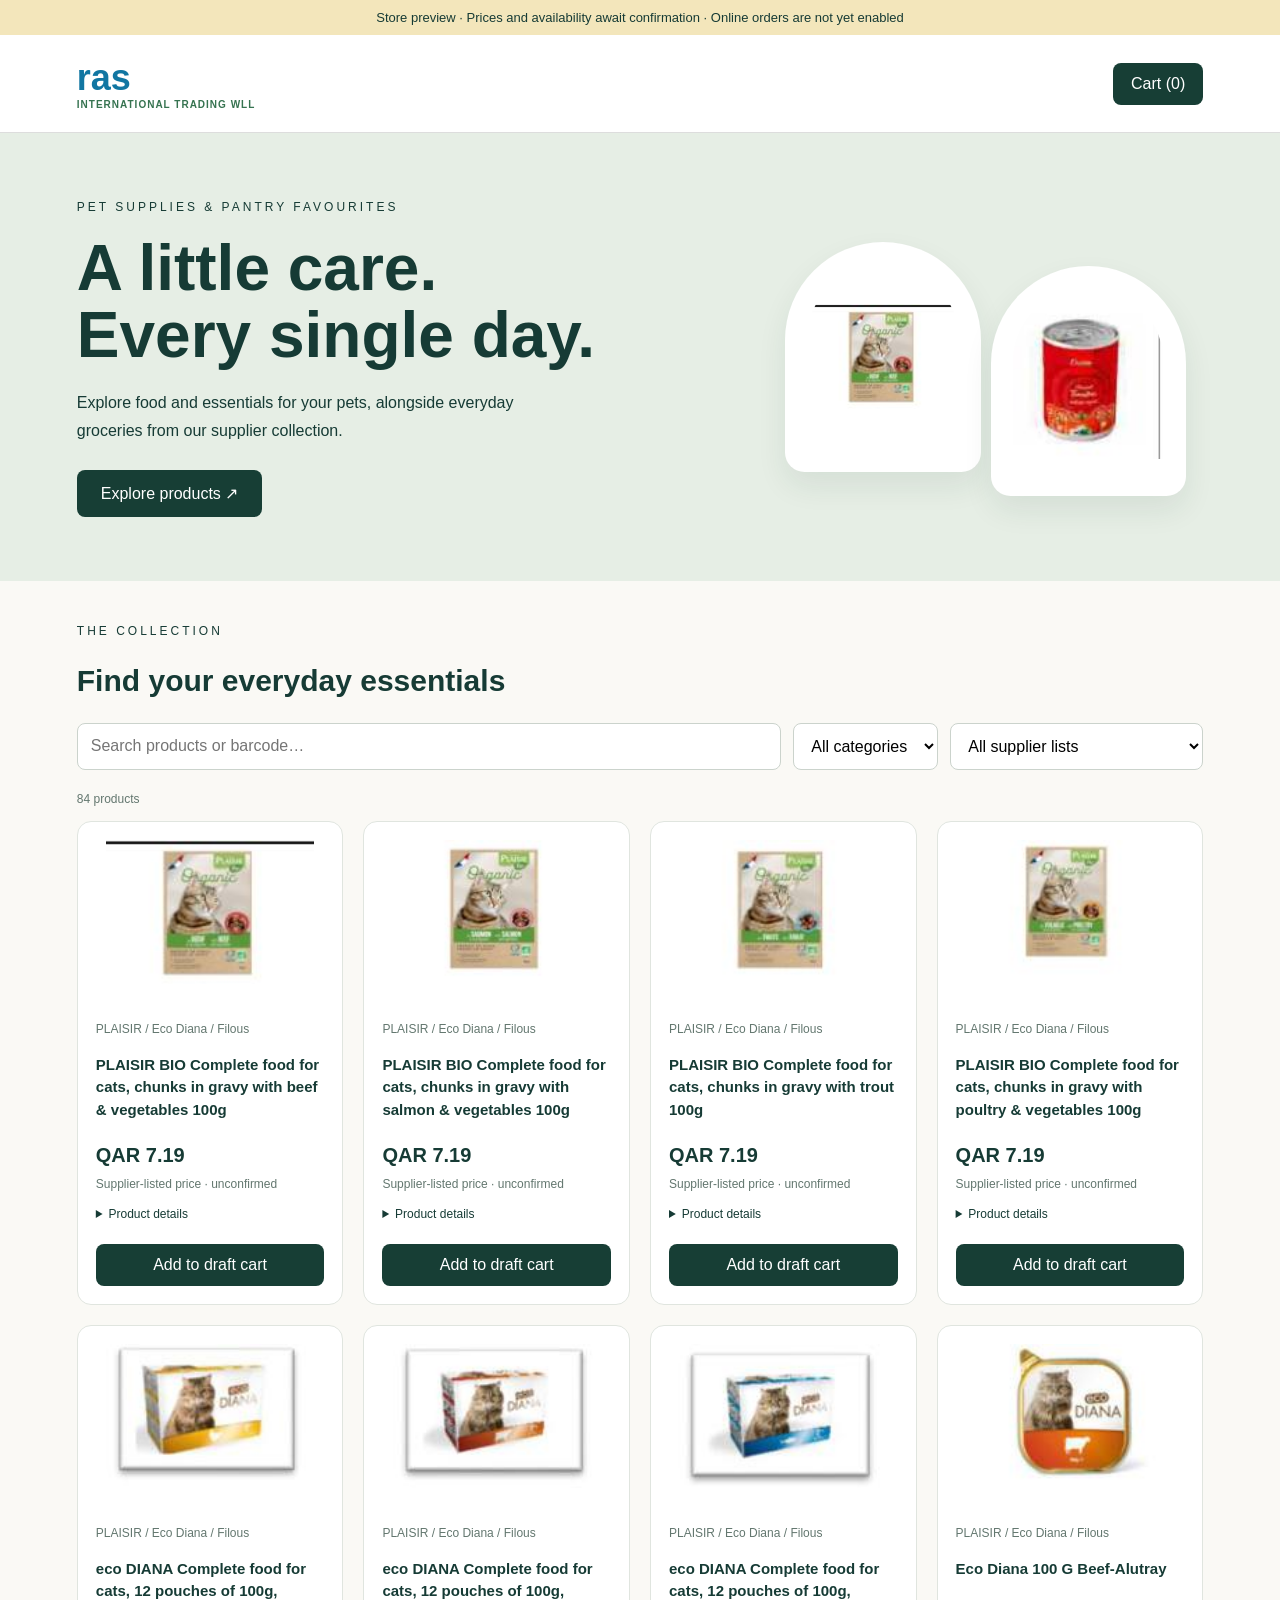
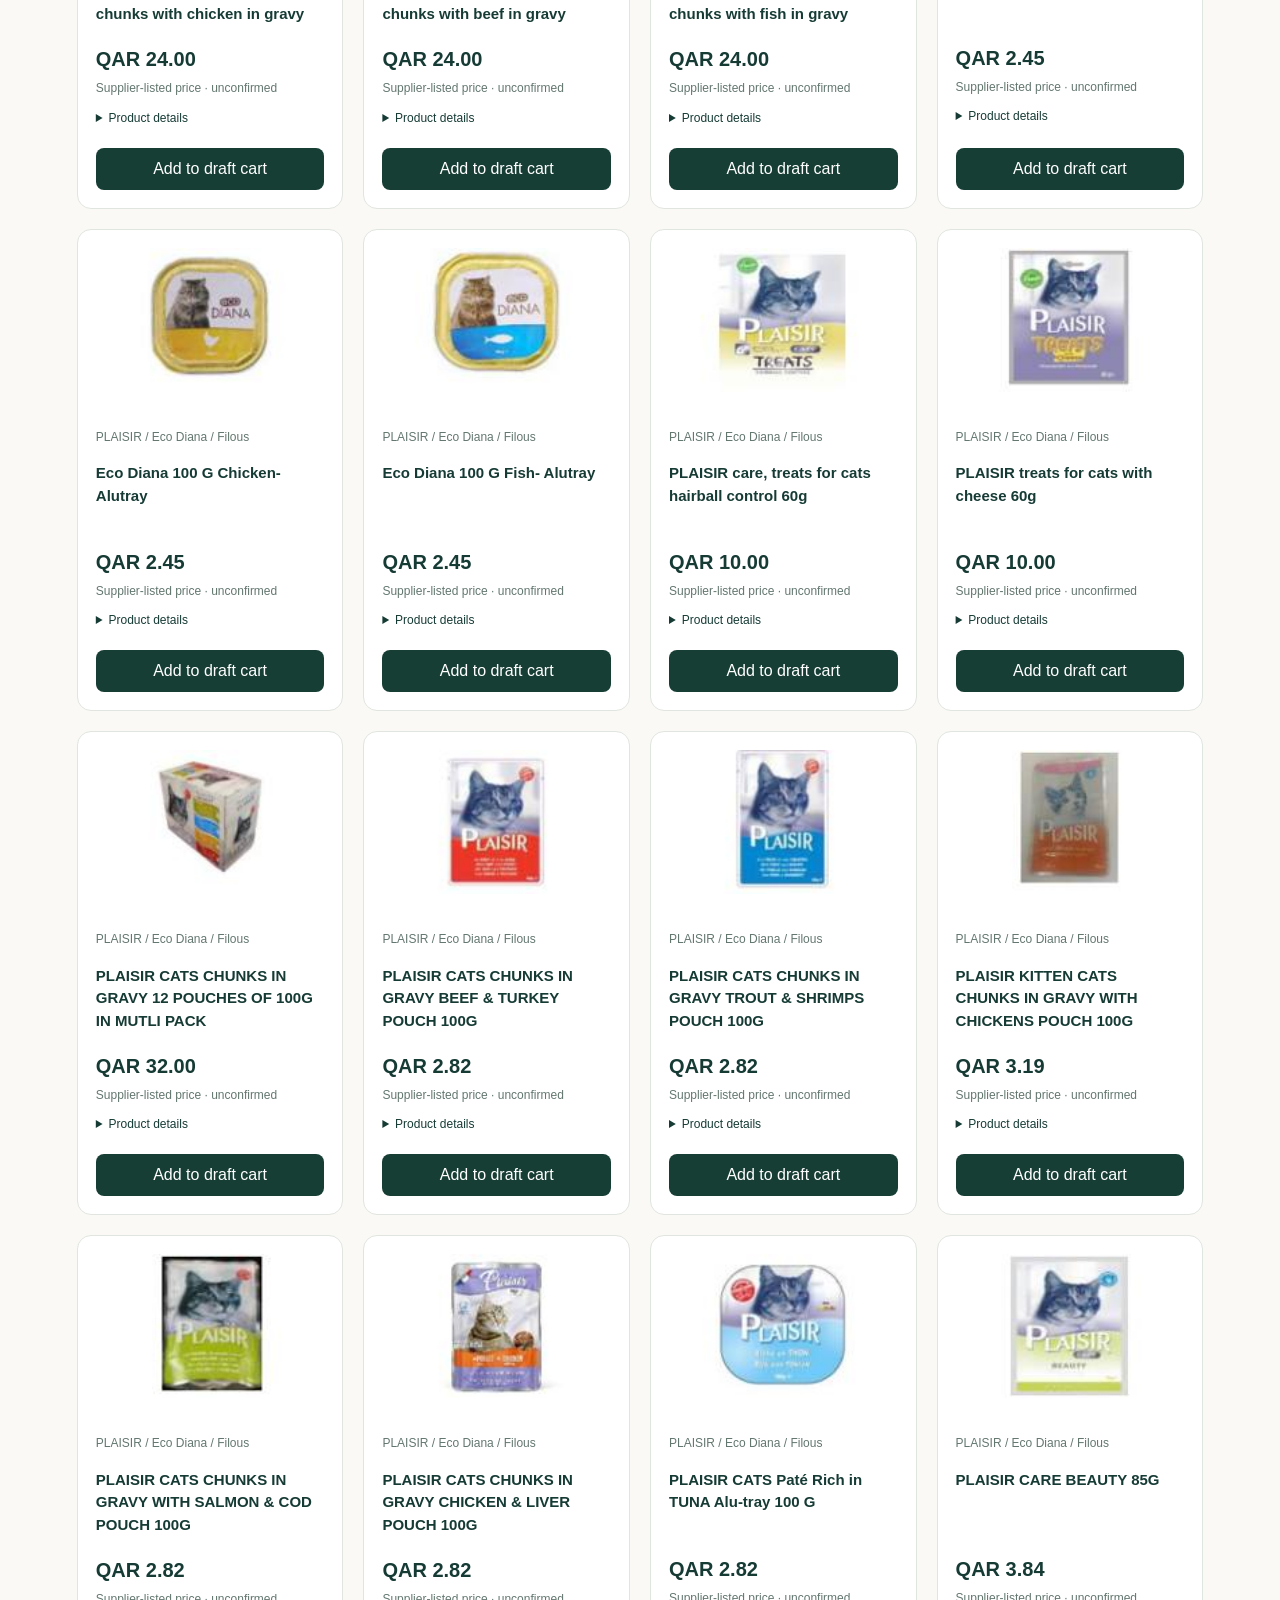
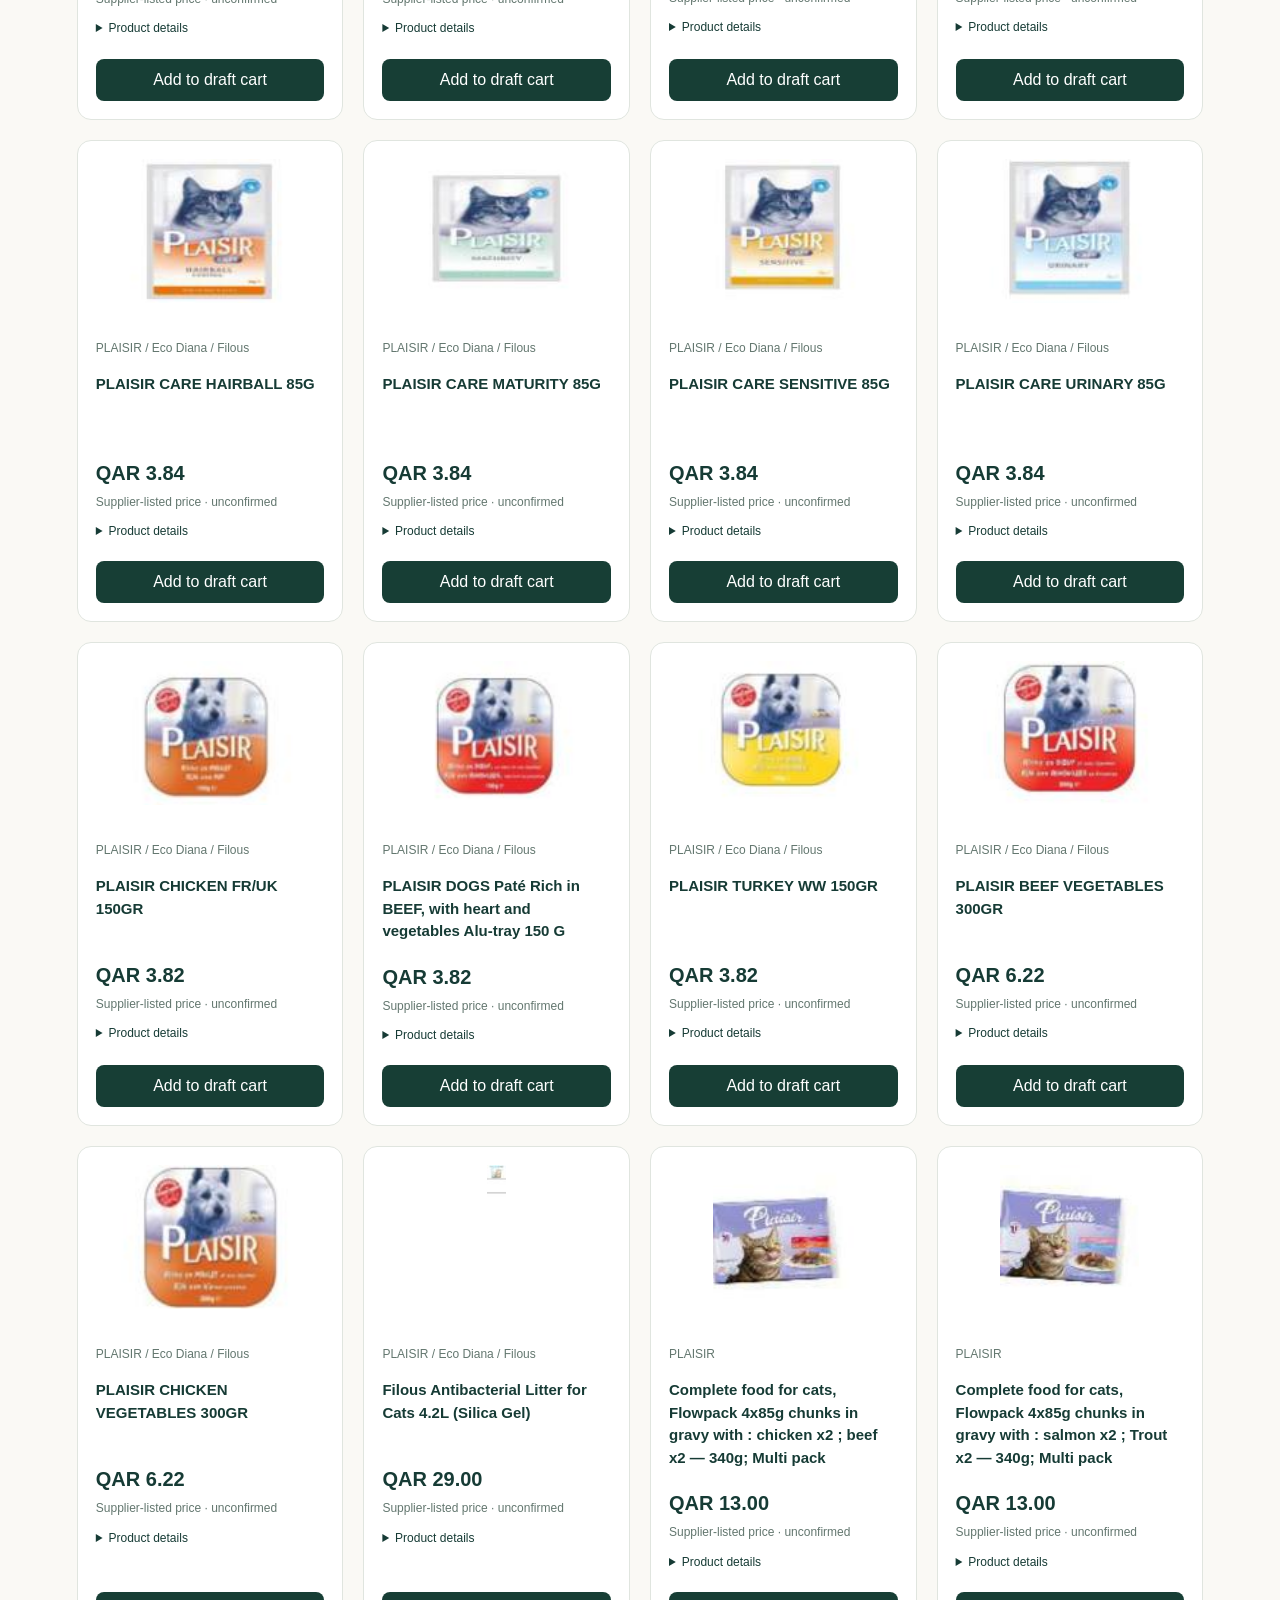
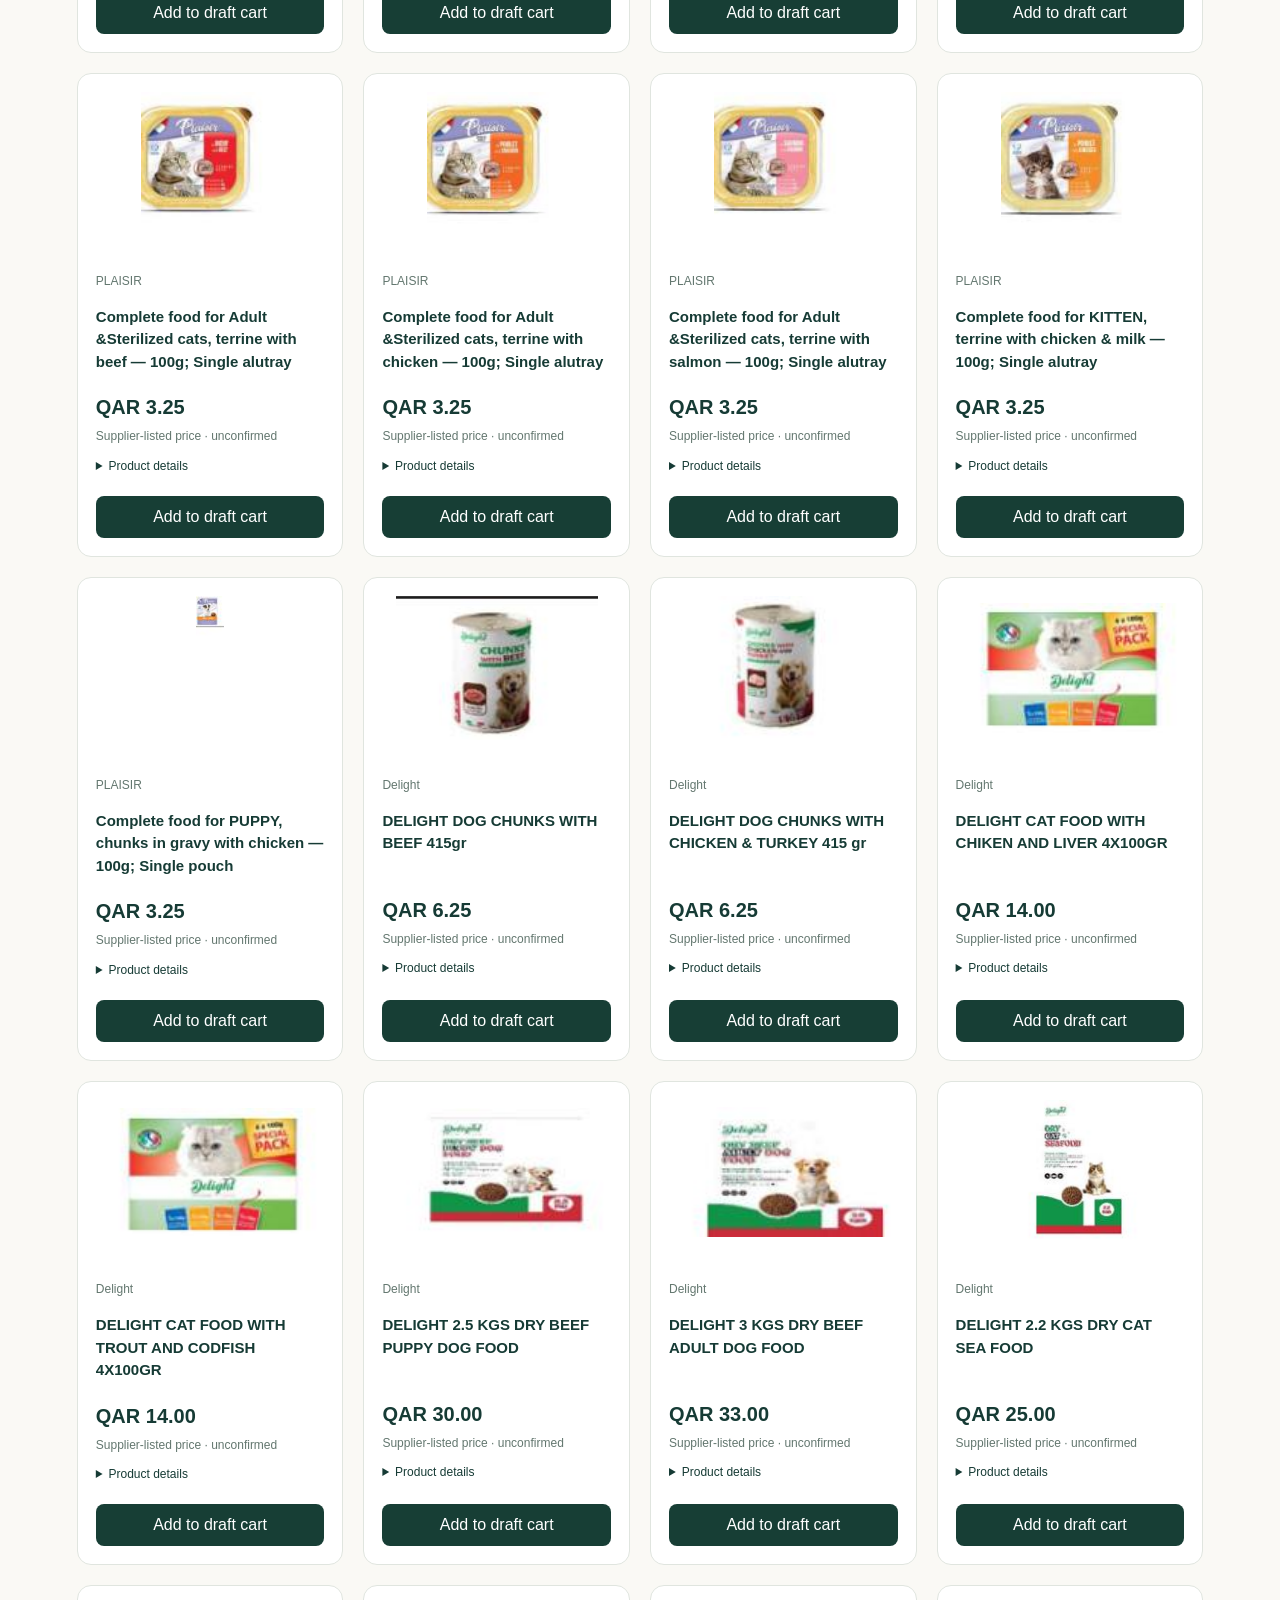
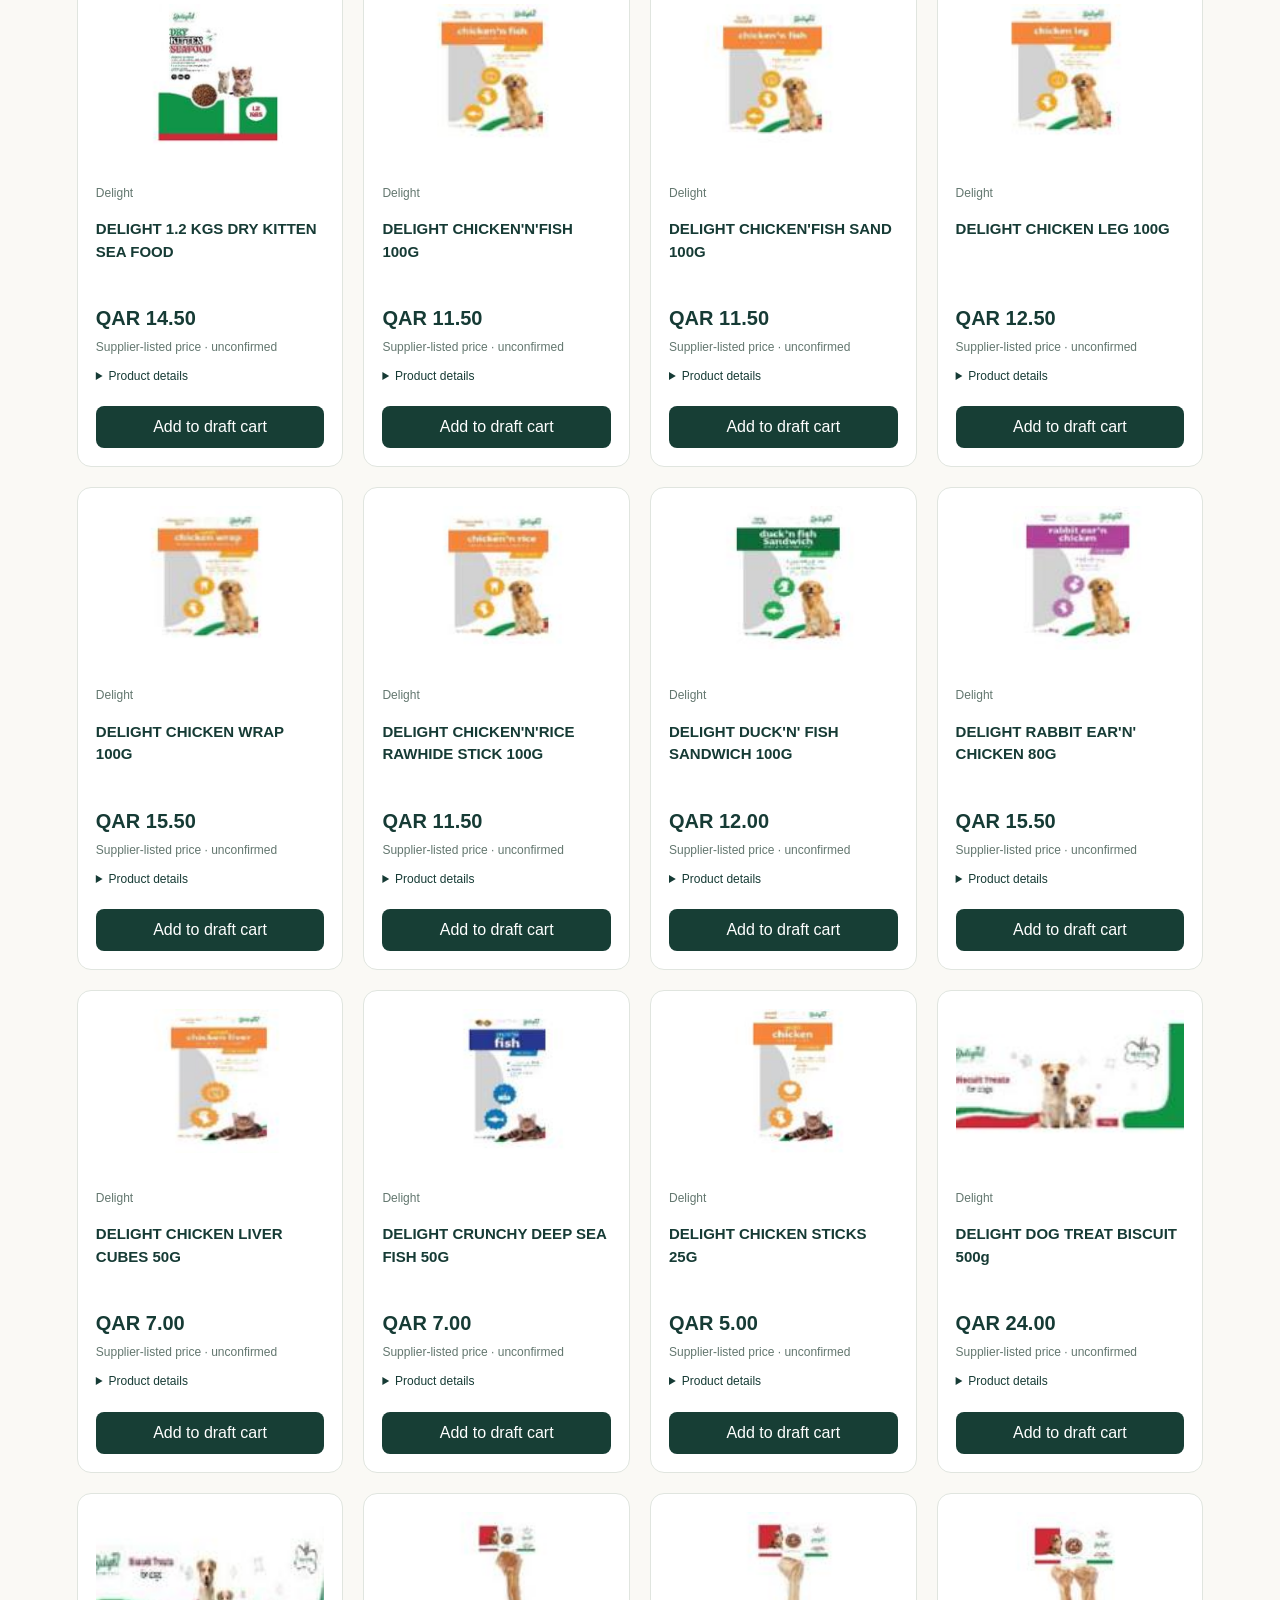
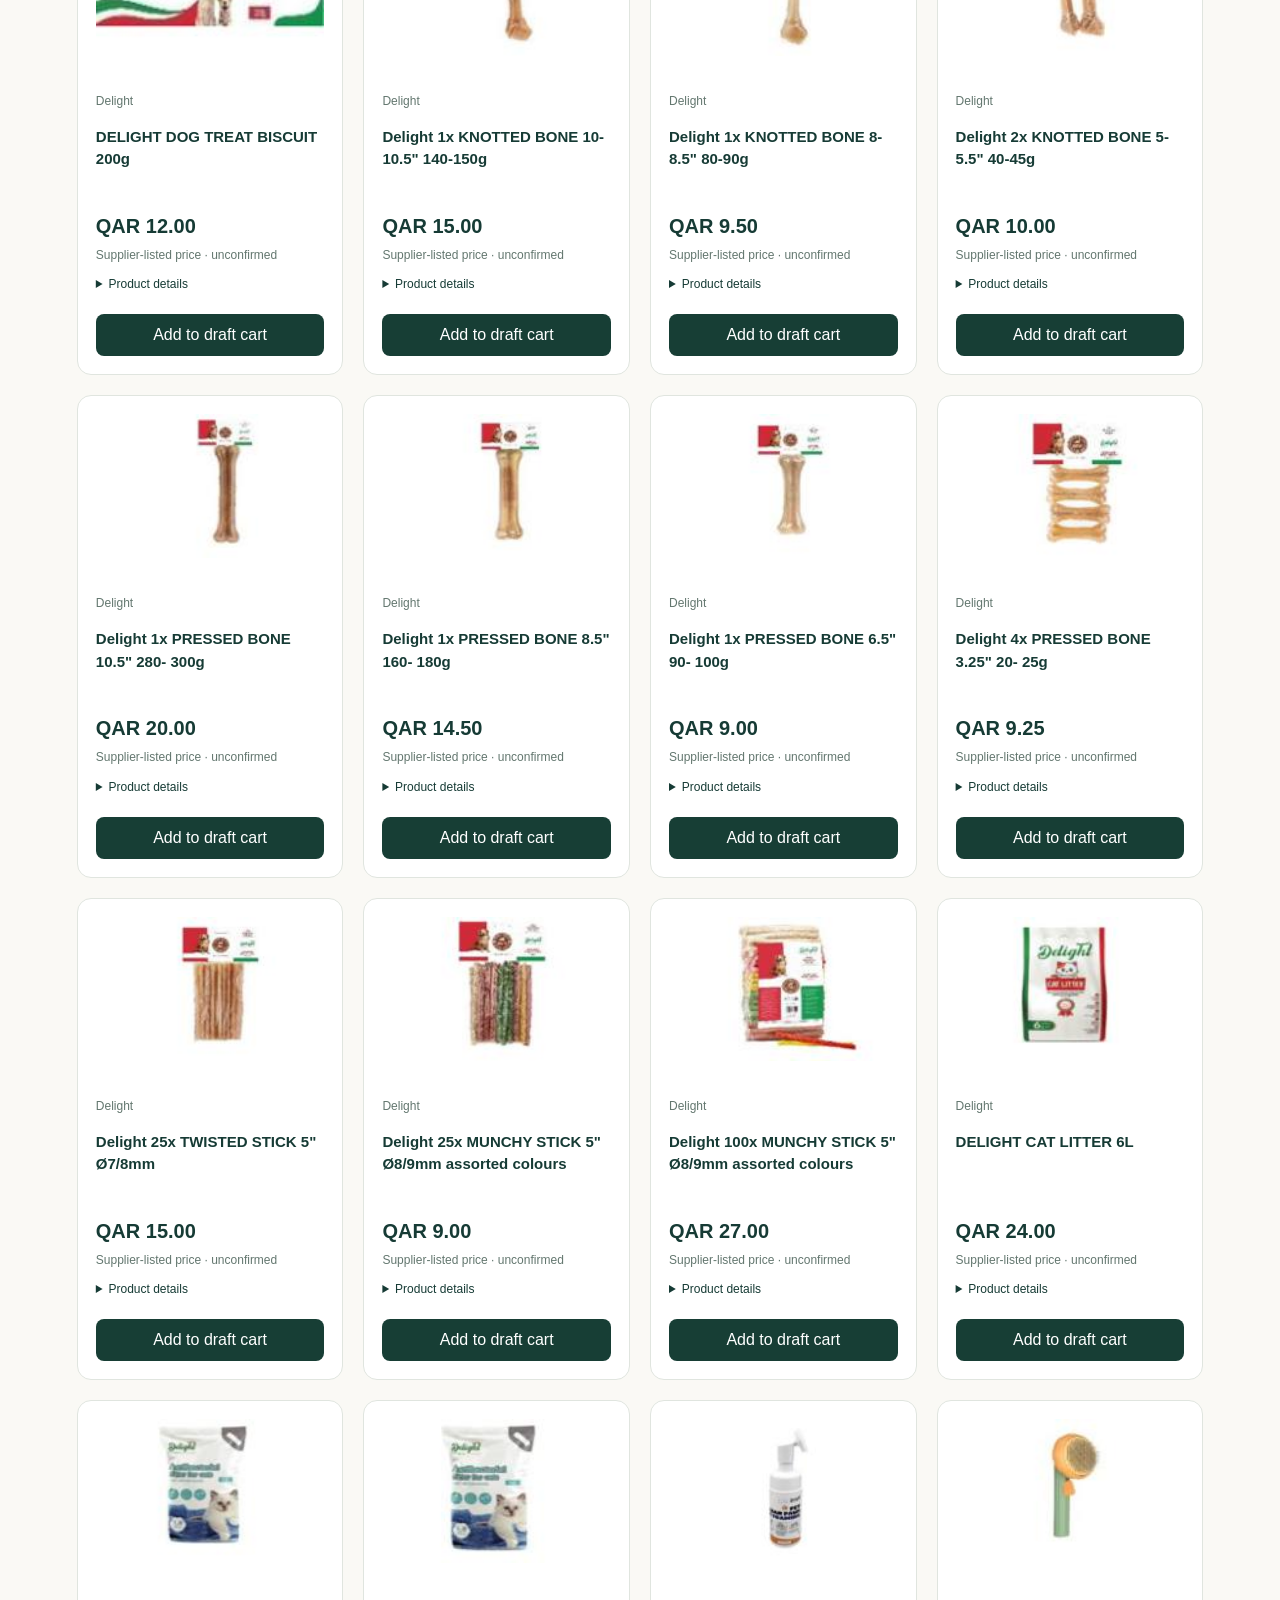
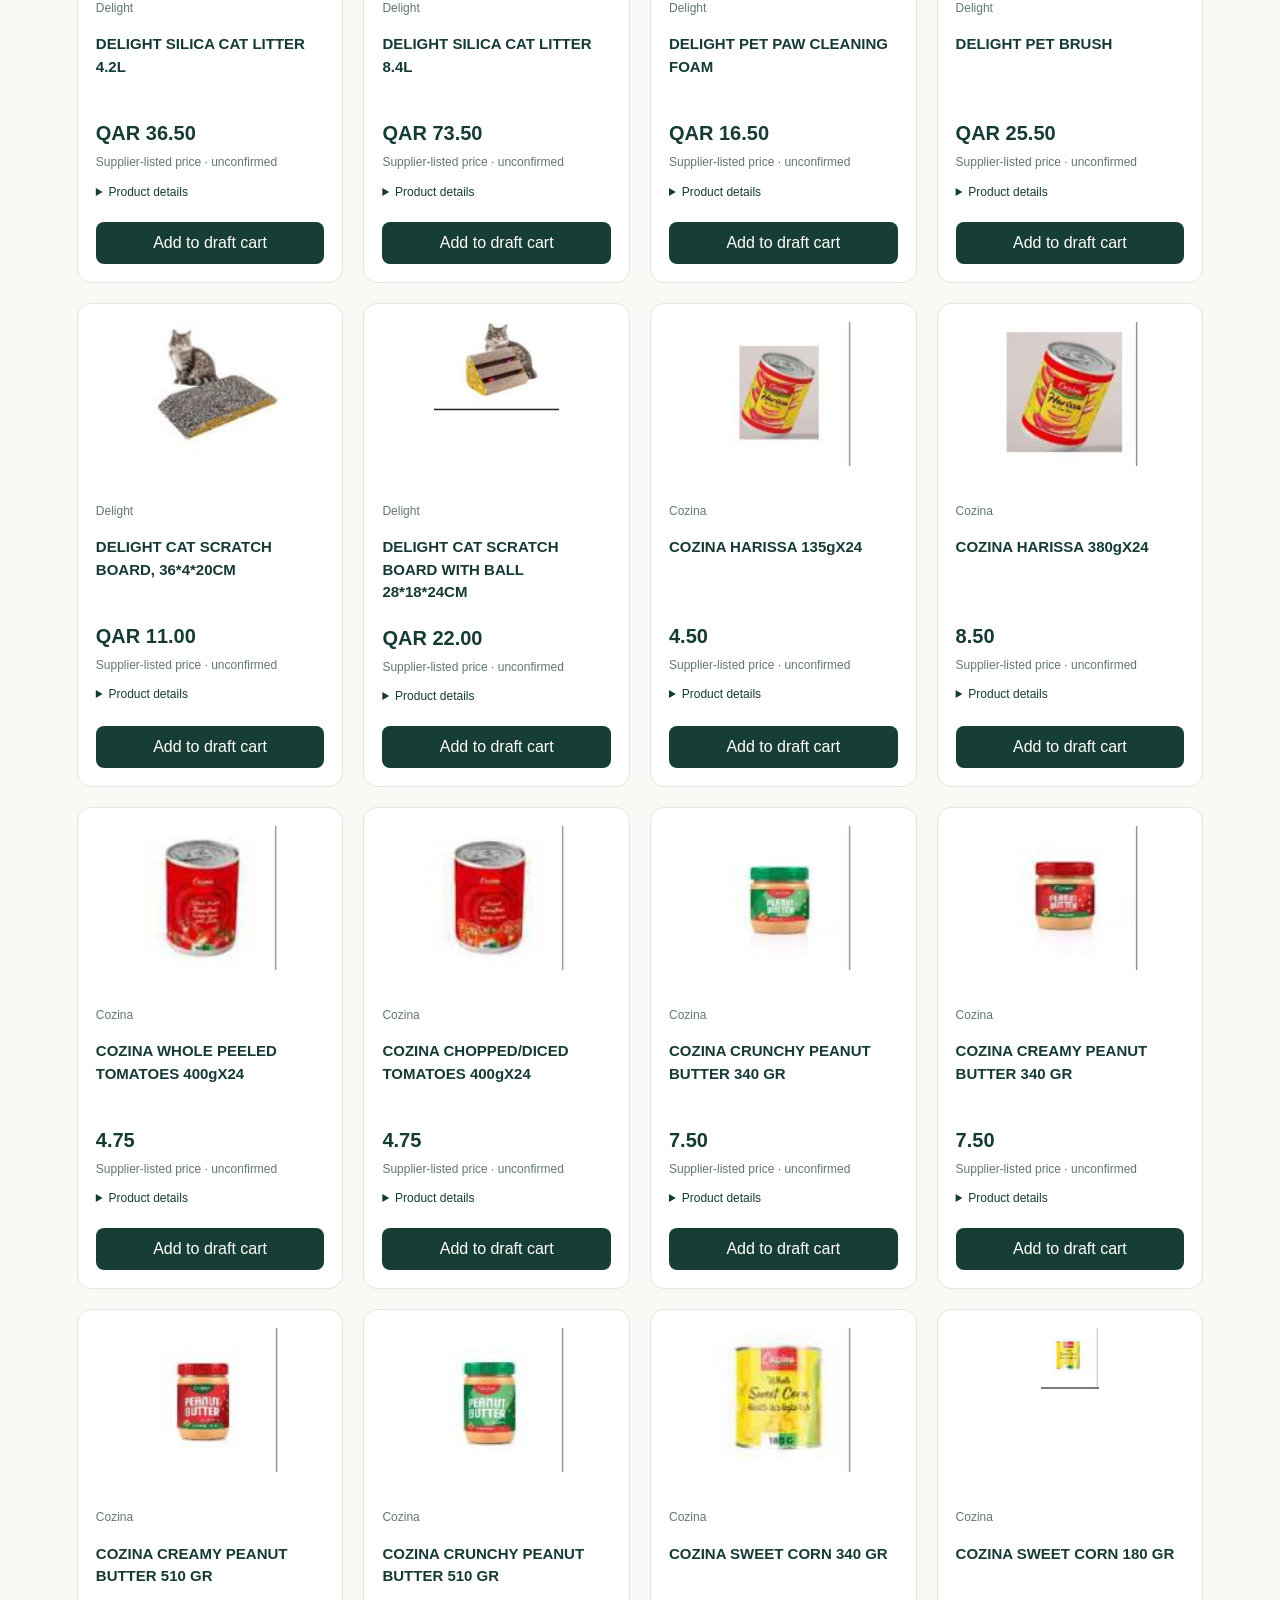
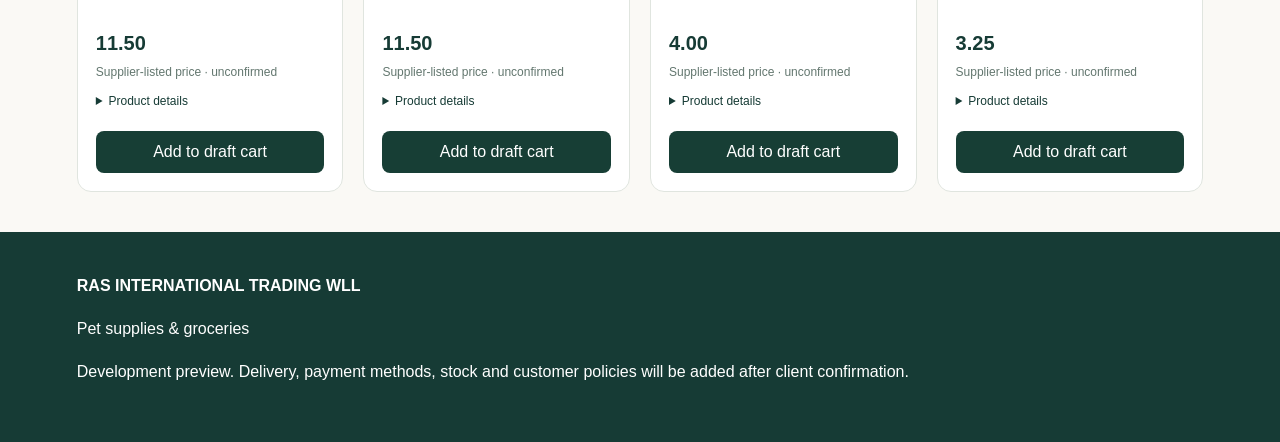
==== index.html @ ee3e5dc4 "Add initial RAS storefront preview with 84 products and draft cart" ====
<!doctype html><html lang="en"><head><meta charset="utf-8"><meta name="viewport" content="width=device-width, initial-scale=1"><title>RAS — Everyday essentials for your pets & pantry</title><style>
*{box-sizing:border-box}body{margin:0;color:#163b35;background:#faf9f5;font-family:Arial,sans-serif}button,input,select{font:inherit}button{cursor:pointer}header{padding:22px 6%;display:flex;justify-content:space-between;align-items:center;background:white;border-bottom:1px solid #ddd}.logo{font-size:36px;font-weight:900;color:#1176a2}.logo small{display:block;font-size:10px;letter-spacing:1px;color:#367350}button{border:0;border-radius:8px;padding:12px 18px;background:#173e35;color:white}.preview{text-align:center;background:#f3e6bb;padding:10px;font-size:13px}.hero{padding:64px 6%;background:#e6eee5;display:grid;grid-template-columns:1.5fr 1fr;gap:40px;align-items:center}.eyebrow{font-size:12px;letter-spacing:3px;text-transform:uppercase}h1{font-size:clamp(34px,5vw,64px);line-height:1.05;max-width:750px;margin:20px 0}.hero p{line-height:1.7;max-width:500px}.hero-art{display:flex;align-items:center;justify-content:center;gap:10px}.hero-art img{width:45%;height:230px;object-fit:contain;background:white;border-radius:100px 100px 20px 20px;padding:22px;box-shadow:0 14px 30px #163b3515}.hero-art img:last-child{transform:translateY(24px)}a{color:inherit}.cta{display:inline-block;background:#173e35;color:white;text-decoration:none;padding:14px 24px;border-radius:8px;margin-top:10px}.shop{padding:40px 6%}.shop h2{font-size:30px}.filters{display:flex;flex-wrap:wrap;gap:12px;margin:20px 0}input,select{padding:13px;border:1px solid #cbd3cc;border-radius:8px;background:white}input{flex:1;min-width:180px}.grid{display:grid;grid-template-columns:repeat(auto-fill,minmax(220px,1fr));gap:20px}.card{background:white;border:1px solid #e0e5df;border-radius:14px;overflow:hidden;display:flex;flex-direction:column}.card img{width:100%;height:180px;object-fit:contain;padding:18px}.card .info{padding:18px;display:flex;flex-direction:column;flex:1}.card h3{font-size:15px;line-height:1.5;min-height:66px}.muted{font-size:12px;color:#63776f;line-height:1.6}.price{font-size:20px;font-weight:bold;margin:8px 0}.card button{margin-top:auto;width:100%}details{font-size:12px;margin:10px 0 20px;line-height:1.6}footer{background:#163b35;color:white;padding:40px 6%;line-height:1.7}dialog{border:0;border-radius:16px;width:min(560px,94vw);max-height:85vh;padding:28px}dialog::backdrop{background:#0007}.cartrow{border-bottom:1px solid #ddd;padding:16px 0}.controls{display:flex;align-items:center;gap:15px;margin-top:10px}.controls button{padding:6px 12px}.close{float:right}.note{background:#fff2d8;padding:14px;border-radius:8px;line-height:1.6;font-size:13px}#status{position:fixed;bottom:20px;left:50%;transform:translateX(-50%);background:#163b35;color:white;padding:12px 20px;border-radius:8px}#status:empty{display:none}@media(max-width:650px){.hero{grid-template-columns:1fr;padding-top:35px}.hero-art{display:none}.grid{grid-template-columns:repeat(2,minmax(0,1fr));gap:10px}.card .info{padding:12px}.card img{height:135px}.card h3{font-size:13px}.shop{padding:25px 4%}.price{font-size:17px}}
</style></head><body><div class="preview">Store preview · Prices and availability await confirmation · Online orders are not yet enabled</div><header><div class="logo">ras<small>INTERNATIONAL TRADING WLL</small></div><button id="openCart">Cart (<span id="cartCount">0</span>)</button></header><section class="hero"><div><span class="eyebrow">Pet supplies & pantry favourites</span><h1>A little care.<br>Every single day.</h1><p>Explore food and essentials for your pets, alongside everyday groceries from our supplier collection.</p><a class="cta" href="#shop">Explore products ↗</a></div><div class="hero-art" id="heroArt"></div></section><main class="shop" id="shop"><span class="eyebrow">The collection</span><h2>Find your everyday essentials</h2><div class="filters"><input id="search" type="search" aria-label="Search products" placeholder="Search products or barcode…"><select id="category" aria-label="Category"><option value="">All categories</option><option>Pet supplies</option><option>Groceries</option></select><select id="brand" aria-label="Supplier list"><option value="">All supplier lists</option><option>PLAISIR / Eco Diana / Filous</option><option>PLAISIR</option><option>Delight</option><option>Cozina</option></select></div><p id="results" class="muted" aria-live="polite"></p><div class="grid" id="grid"></div></main><footer><strong>RAS INTERNATIONAL TRADING WLL</strong><p>Pet supplies & groceries</p><p>Development preview. Delivery, payment methods, stock and customer policies will be added after client confirmation.</p></footer><dialog id="cartDialog" aria-labelledby="cartTitle"><button class="close" id="closeCart" aria-label="Close cart">✕</button><h2 id="cartTitle">Your draft cart</h2><div id="cartItems"></div><p class="note">Items are saved on this device only. Selling units and final prices need confirmation, so no payment or order is taken in this preview.</p><button id="clearCart">Clear cart</button></dialog><div id="status" role="status"></div><script>
const products=[{"ref": "06320", "name": "PLAISIR BIO Complete food for cats, chunks in gravy with beef & vegetables 100g", "price": "QAR 7.19", "box": "QAR 158.00", "carton": "22", "barcode": "3428460063200", "brand": "PLAISIR / Eco Diana / Filous", "source": "PLAISIR CAT FOOD (1).pdf", "page": 1, "img": "[data-uri]", "category": "Pet supplies"}, {"ref": "06321", "name": "PLAISIR BIO Complete food for cats, chunks in gravy with salmon & vegetables 100g", "price": "QAR 7.19", "box": "QAR 158.00", "carton": "22", "barcode": "3428460063217", "brand": "PLAISIR / Eco Diana / Filous", "source": "PLAISIR CAT FOOD (1).pdf", "page": 1, "img": "[data-uri]", "category": "Pet supplies"}, {"ref": "06322", "name": "PLAISIR BIO Complete food for cats, chunks in gravy with trout 100g", "price": "QAR 7.19", "box": "QAR 158.00", "carton": "22", "barcode": "3428460063224", "brand": "PLAISIR / Eco Diana / Filous", "source": "PLAISIR CAT FOOD (1).pdf", "page": 1, "img": "[data-uri]", "category": "Pet supplies"}, {"ref": "06323", "name": "PLAISIR BIO Complete food for cats, chunks in gravy with poultry & vegetables 100g", "price": "QAR 7.19", "box": "QAR 158.00", "carton": "22", "barcode": "3428460063231", "brand": "PLAISIR / Eco Diana / Filous", "source": "PLAISIR CAT FOOD (1).pdf", "page": 1, "img": "[data-uri]", "category": "Pet supplies"}, {"ref": "05399", "name": "eco DIANA Complete food for cats, 12 pouches of 100g, chunks with chicken in gravy", "price": "QAR 24.00", "box": "QAR 24.00", "carton": "12", "barcode": "3428460050545", "brand": "PLAISIR / Eco Diana / Filous", "source": "PLAISIR CAT FOOD (1).pdf", "page": 1, "img": "[data-uri]", "category": "Pet supplies"}, {"ref": "05400", "name": "eco DIANA Complete food for cats, 12 pouches of 100g, chunks with beef in gravy", "price": "QAR 24.00", "box": "QAR 24.00", "carton": "12", "barcode": "3428460054000", "brand": "PLAISIR / Eco Diana / Filous", "source": "PLAISIR CAT FOOD (1).pdf", "page": 1, "img": "[data-uri]", "category": "Pet supplies"}, {"ref": "05401", "name": "eco DIANA Complete food for cats, 12 pouches of 100g, chunks with fish in gravy", "price": "QAR 24.00", "box": "QAR 24.00", "carton": "12", "barcode": "3428460054017", "brand": "PLAISIR / Eco Diana / Filous", "source": "PLAISIR CAT FOOD (1).pdf", "page": 1, "img": "[data-uri]", "category": "Pet supplies"}, {"ref": "6897", "name": "Eco Diana 100 G Beef-Alutray", "price": "QAR 2.45", "box": "QAR 39.00", "carton": "16", "barcode": "3428460025376", "brand": "PLAISIR / Eco Diana / Filous", "source": "PLAISIR CAT FOOD (1).pdf", "page": 1, "img": "[data-uri]", "category": "Pet supplies"}, {"ref": "7516", "name": "Eco Diana 100 G Chicken-Alutray", "price": "QAR 2.45", "box": "QAR 39.00", "carton": "16", "barcode": "3428460025383", "brand": "PLAISIR / Eco Diana / Filous", "source": "PLAISIR CAT FOOD (1).pdf", "page": 1, "img": "[data-uri]", "category": "Pet supplies"}, {"ref": "6881", "name": "Eco Diana 100 G Fish- Alutray", "price": "QAR 2.45", "box": "QAR 39.00", "carton": "16", "barcode": "3428460025390", "brand": "PLAISIR / Eco Diana / Filous", "source": "PLAISIR CAT FOOD (1).pdf", "page": 1, "img": "[data-uri]", "category": "Pet supplies"}, {"ref": "05334", "name": "PLAISIR care, treats for cats hairball control 60g", "price": "QAR 10.00", "box": "QAR 180.00", "carton": "18", "barcode": "3428460049617", "brand": "PLAISIR / Eco Diana / Filous", "source": "PLAISIR CAT FOOD (1).pdf", "page": 1, "img": "[data-uri]", "category": "Pet supplies"}, {"ref": "05335", "name": "PLAISIR treats for cats with cheese 60g", "price": "QAR 10.00", "box": "QAR 180.00", "carton": "18", "barcode": "3428460060025", "brand": "PLAISIR / Eco Diana / Filous", "source": "PLAISIR CAT FOOD (1).pdf", "page": 1, "img": "[data-uri]", "category": "Pet supplies"}, {"ref": "05265", "name": "PLAISIR CATS CHUNKS IN GRAVY 12 POUCHES OF 100G IN MUTLI PACK", "price": "QAR 32.00", "box": "QAR 32.00", "carton": "12", "barcode": "3428460051283", "brand": "PLAISIR / Eco Diana / Filous", "source": "PLAISIR CAT FOOD (1).pdf", "page": 1, "img": "[data-uri]", "category": "Pet supplies"}, {"ref": "05093", "name": "PLAISIR CATS CHUNKS IN GRAVY BEEF & TURKEY POUCH 100G", "price": "QAR 2.82", "box": "QAR 62.00", "carton": "22", "barcode": "3428460002407", "brand": "PLAISIR / Eco Diana / Filous", "source": "PLAISIR CAT FOOD (1).pdf", "page": 2, "img": "[data-uri]", "category": "Pet supplies"}, {"ref": "05097", "name": "PLAISIR CATS CHUNKS IN GRAVY TROUT & SHRIMPS POUCH 100G", "price": "QAR 2.82", "box": "QAR 62.00", "carton": "22", "barcode": "3428460002421", "brand": "PLAISIR / Eco Diana / Filous", "source": "PLAISIR CAT FOOD (1).pdf", "page": 2, "img": "[data-uri]", "category": "Pet supplies"}, {"ref": "05099", "name": "PLAISIR KITTEN CATS CHUNKS IN GRAVY WITH CHICKENS POUCH 100G", "price": "QAR 3.19", "box": "QAR 70.00", "carton": "22", "barcode": "3428460048597", "brand": "PLAISIR / Eco Diana / Filous", "source": "PLAISIR CAT FOOD (1).pdf", "page": 2, "img": "[data-uri]", "category": "Pet supplies"}, {"ref": "05161", "name": "PLAISIR CATS CHUNKS IN GRAVY WITH SALMON & COD POUCH 100G", "price": "QAR 2.82", "box": "QAR 62.00", "carton": "22", "barcode": "3428460002438", "brand": "PLAISIR / Eco Diana / Filous", "source": "PLAISIR CAT FOOD (1).pdf", "page": 2, "img": "[data-uri]", "category": "Pet supplies"}, {"ref": "05163/07 615", "name": "PLAISIR CATS CHUNKS IN GRAVY CHICKEN & LIVER POUCH 100G", "price": "QAR 2.82", "box": "QAR 62.00", "carton": "22", "barcode": "3428460049501", "brand": "PLAISIR / Eco Diana / Filous", "source": "PLAISIR CAT FOOD (1).pdf", "page": 2, "img": "[data-uri]", "category": "Pet supplies"}, {"ref": "05224", "name": "PLAISIR CATS Pat\u00e9 Rich in TUNA Alu-tray 100 G", "price": "QAR 2.82", "box": "QAR 90.00", "carton": "32", "barcode": "3428460051603", "brand": "PLAISIR / Eco Diana / Filous", "source": "PLAISIR CAT FOOD (1).pdf", "page": 2, "img": "[data-uri]", "category": "Pet supplies"}, {"ref": "5189", "name": "PLAISIR CARE BEAUTY 85G", "price": "QAR 3.84", "box": "QAR 46.00", "carton": "12", "barcode": "3428460051399", "brand": "PLAISIR / Eco Diana / Filous", "source": "PLAISIR CAT FOOD (1).pdf", "page": 2, "img": "[data-uri]", "category": "Pet supplies"}, {"ref": "5194", "name": "PLAISIR CARE HAIRBALL 85G", "price": "QAR 3.84", "box": "QAR 46.00", "carton": "12", "barcode": "3428460051405", "brand": "PLAISIR / Eco Diana / Filous", "source": "PLAISIR CAT FOOD (1).pdf", "page": 2, "img": "[data-uri]", "category": "Pet supplies"}, {"ref": "5199", "name": "PLAISIR CARE MATURITY 85G", "price": "QAR 3.84", "box": "QAR 46.00", "carton": "12", "barcode": "3428460051412", "brand": "PLAISIR / Eco Diana / Filous", "source": "PLAISIR CAT FOOD (1).pdf", "page": 2, "img": "[data-uri]", "category": "Pet supplies"}, {"ref": "5204", "name": "PLAISIR CARE SENSITIVE 85G", "price": "QAR 3.84", "box": "QAR 46.00", "carton": "12", "barcode": "3428460051429", "brand": "PLAISIR / Eco Diana / Filous", "source": "PLAISIR CAT FOOD (1).pdf", "page": 2, "img": "[data-uri]", "category": "Pet supplies"}, {"ref": "5212", "name": "PLAISIR CARE URINARY 85G", "price": "QAR 3.84", "box": "QAR 46.00", "carton": "12", "barcode": "3428460049402", "brand": "PLAISIR / Eco Diana / Filous", "source": "PLAISIR CAT FOOD (1).pdf", "page": 2, "img": "[data-uri]", "category": "Pet supplies"}, {"ref": "5205", "name": "PLAISIR CHICKEN FR/UK 150GR", "price": "QAR 3.82", "box": "QAR 84.00", "carton": "22", "barcode": "3428460051542", "brand": "PLAISIR / Eco Diana / Filous", "source": "PLAISIR CAT FOOD (1).pdf", "page": 2, "img": "[data-uri]", "category": "Pet supplies"}, {"ref": "05167", "name": "PLAISIR DOGS Pat\u00e9 Rich in BEEF, with heart and vegetables Alu-tray 150 G", "price": "QAR 3.82", "box": "QAR 84.00", "carton": "22", "barcode": "3428460051207", "brand": "PLAISIR / Eco Diana / Filous", "source": "PLAISIR CAT FOOD (1).pdf", "page": 2, "img": "[data-uri]", "category": "Pet supplies"}, {"ref": "5488", "name": "PLAISIR TURKEY WW 150GR", "price": "QAR 3.82", "box": "QAR 84.00", "carton": "22", "barcode": "3428460051559", "brand": "PLAISIR / Eco Diana / Filous", "source": "PLAISIR CAT FOOD (1).pdf", "page": 3, "img": "[data-uri]", "category": "Pet supplies"}, {"ref": "5240", "name": "PLAISIR BEEF VEGETABLES 300GR", "price": "QAR 6.22", "box": "QAR 112.00", "carton": "18", "barcode": "3428460051214", "brand": "PLAISIR / Eco Diana / Filous", "source": "PLAISIR CAT FOOD (1).pdf", "page": 3, "img": "[data-uri]", "category": "Pet supplies"}, {"ref": "5262", "name": "PLAISIR CHICKEN VEGETABLES 300GR", "price": "QAR 6.22", "box": "QAR 112.00", "carton": "18", "barcode": "3428460051504", "brand": "PLAISIR / Eco Diana / Filous", "source": "PLAISIR CAT FOOD (1).pdf", "page": 3, "img": "[data-uri]", "category": "Pet supplies"}, {"ref": "155-000", "name": "Filous Antibacterial Litter for Cats 4.2L (Silica Gel)", "price": "QAR 29.00", "box": "QAR 174.00", "carton": "6", "barcode": "3375762550009", "brand": "PLAISIR / Eco Diana / Filous", "source": "PLAISIR CAT FOOD (1).pdf", "page": 3, "img": "[data-uri]", "category": "Pet supplies"}, {"ref": "08250", "name": "Complete food for cats, Flowpack 4x85g chunks in gravy with : chicken x2 ; beef x2 \u2014 340g; Multi pack", "price": "QAR 13.00", "box": "", "carton": "13", "barcode": "3428460082508", "brand": "PLAISIR", "source": "PLAISIR NEW.pdf", "page": 1, "img": "[data-uri]", "category": "Pet supplies"}, {"ref": "08251", "name": "Complete food for cats, Flowpack 4x85g chunks in gravy with : salmon x2 ; Trout x2 \u2014 340g; Multi pack", "price": "QAR 13.00", "box": "", "carton": "13", "barcode": "3428460082515", "brand": "PLAISIR", "source": "PLAISIR NEW.pdf", "page": 1, "img": "[data-uri]", "category": "Pet supplies"}, {"ref": "07548", "name": "Complete food for Adult &Sterilized cats, terrine with beef \u2014 100g; Single alutray", "price": "QAR 3.25", "box": "", "carton": "32", "barcode": "3428460051184", "brand": "PLAISIR", "source": "PLAISIR NEW.pdf", "page": 1, "img": "[data-uri]", "category": "Pet supplies"}, {"ref": "07546", "name": "Complete food for Adult &Sterilized cats, terrine with chicken \u2014 100g; Single alutray", "price": "QAR 3.25", "box": "", "carton": "32", "barcode": "3428460051191", "brand": "PLAISIR", "source": "PLAISIR NEW.pdf", "page": 1, "img": "[data-uri]", "category": "Pet supplies"}, {"ref": "07552", "name": "Complete food for Adult &Sterilized cats, terrine with salmon \u2014 100g; Single alutray", "price": "QAR 3.25", "box": "", "carton": "32", "barcode": "3428460051597", "brand": "PLAISIR", "source": "PLAISIR NEW.pdf", "page": 1, "img": "[data-uri]", "category": "Pet supplies"}, {"ref": "07673", "name": "Complete food for KITTEN, terrine with chicken & milk \u2014 100g; Single alutray", "price": "QAR 3.25", "box": "", "carton": "32", "barcode": "3428460049624", "brand": "PLAISIR", "source": "PLAISIR NEW.pdf", "page": 1, "img": "[data-uri]", "category": "Pet supplies"}, {"ref": "07687", "name": "Complete food for PUPPY, chunks in gravy with chicken \u2014 100g; Single pouch", "price": "QAR 3.25", "box": "", "carton": "22", "barcode": "3428460056295", "brand": "PLAISIR", "source": "PLAISIR NEW.pdf", "page": 1, "img": "[data-uri]", "category": "Pet supplies"}, {"ref": "5759", "name": "DELIGHT DOG CHUNKS WITH BEEF 415gr", "price": "QAR 6.25", "box": "", "carton": "12", "barcode": "6291109657590", "brand": "Delight", "source": "Delight Petfood Price List.pdf", "page": 1, "img": "[data-uri]", "category": "Pet supplies"}, {"ref": "5760", "name": "DELIGHT DOG CHUNKS WITH CHICKEN & TURKEY 415 gr", "price": "QAR 6.25", "box": "", "carton": "12", "barcode": "6291109657606", "brand": "Delight", "source": "Delight Petfood Price List.pdf", "page": 1, "img": "[data-uri]", "category": "Pet supplies"}, {"ref": "5804", "name": "DELIGHT CAT FOOD WITH CHIKEN AND LIVER 4X100GR", "price": "QAR 14.00", "box": "", "carton": "13", "barcode": "6291109658047", "brand": "Delight", "source": "Delight Petfood Price List.pdf", "page": 1, "img": "[data-uri]", "category": "Pet supplies"}, {"ref": "5805", "name": "DELIGHT CAT FOOD WITH TROUT AND CODFISH 4X100GR", "price": "QAR 14.00", "box": "", "carton": "13", "barcode": "6291109658054", "brand": "Delight", "source": "Delight Petfood Price List.pdf", "page": 1, "img": "[data-uri]", "category": "Pet supplies"}, {"ref": "5746", "name": "DELIGHT 2.5 KGS DRY BEEF PUPPY DOG FOOD", "price": "QAR 30.00", "box": "", "carton": "6", "barcode": "6291109657460", "brand": "Delight", "source": "Delight Petfood Price List.pdf", "page": 1, "img": "[data-uri]", "category": "Pet supplies"}, {"ref": "5747", "name": "DELIGHT 3 KGS DRY BEEF ADULT DOG FOOD", "price": "QAR 33.00", "box": "", "carton": "6", "barcode": "6291109657477", "brand": "Delight", "source": "Delight Petfood Price List.pdf", "page": 1, "img": "[data-uri]", "category": "Pet supplies"}, {"ref": "5748", "name": "DELIGHT 2.2 KGS DRY CAT SEA FOOD", "price": "QAR 25.00", "box": "", "carton": "6", "barcode": "6291109657484", "brand": "Delight", "source": "Delight Petfood Price List.pdf", "page": 1, "img": "[data-uri]", "category": "Pet supplies"}, {"ref": "5749", "name": "DELIGHT 1.2 KGS DRY KITTEN SEA FOOD", "price": "QAR 14.50", "box": "", "carton": "12", "barcode": "6291109657491", "brand": "Delight", "source": "Delight Petfood Price List.pdf", "page": 1, "img": "[data-uri]", "category": "Pet supplies"}, {"ref": "5599", "name": "DELIGHT CHICKEN'N'FISH 100G", "price": "QAR 11.50", "box": "", "carton": "6", "barcode": "6291109655992", "brand": "Delight", "source": "Delight Petfood Price List.pdf", "page": 1, "img": "[data-uri]", "category": "Pet supplies"}, {"ref": "5601", "name": "DELIGHT CHICKEN'FISH SAND 100G", "price": "QAR 11.50", "box": "", "carton": "6", "barcode": "6291109656012", "brand": "Delight", "source": "Delight Petfood Price List.pdf", "page": 1, "img": "[data-uri]", "category": "Pet supplies"}, {"ref": "5602", "name": "DELIGHT CHICKEN LEG 100G", "price": "QAR 12.50", "box": "", "carton": "6", "barcode": "6291109656029", "brand": "Delight", "source": "Delight Petfood Price List.pdf", "page": 1, "img": "[data-uri]", "category": "Pet supplies"}, {"ref": "5604", "name": "DELIGHT CHICKEN WRAP 100G", "price": "QAR 15.50", "box": "", "carton": "6", "barcode": "6291109656043", "brand": "Delight", "source": "Delight Petfood Price List.pdf", "page": 1, "img": "[data-uri]", "category": "Pet supplies"}, {"ref": "5605", "name": "DELIGHT CHICKEN'N'RICE RAWHIDE STICK 100G", "price": "QAR 11.50", "box": "", "carton": "6", "barcode": "6291109656050", "brand": "Delight", "source": "Delight Petfood Price List.pdf", "page": 2, "img": "[data-uri]", "category": "Pet supplies"}, {"ref": "5606", "name": "DELIGHT DUCK'N' FISH SANDWICH 100G", "price": "QAR 12.00", "box": "", "carton": "6", "barcode": "6291109656067", "brand": "Delight", "source": "Delight Petfood Price List.pdf", "page": 2, "img": "[data-uri]", "category": "Pet supplies"}, {"ref": "5607", "name": "DELIGHT RABBIT EAR'N' CHICKEN 80G", "price": "QAR 15.50", "box": "", "carton": "6", "barcode": "6291109656074", "brand": "Delight", "source": "Delight Petfood Price List.pdf", "page": 2, "img": "[data-uri]", "category": "Pet supplies"}, {"ref": "5608", "name": "DELIGHT CHICKEN LIVER CUBES 50G", "price": "QAR 7.00", "box": "", "carton": "7", "barcode": "6291109656081", "brand": "Delight", "source": "Delight Petfood Price List.pdf", "page": 2, "img": "[data-uri]", "category": "Pet supplies"}, {"ref": "5609", "name": "DELIGHT CRUNCHY DEEP SEA FISH 50G", "price": "QAR 7.00", "box": "", "carton": "7", "barcode": "6291109656098", "brand": "Delight", "source": "Delight Petfood Price List.pdf", "page": 2, "img": "[data-uri]", "category": "Pet supplies"}, {"ref": "5610", "name": "DELIGHT CHICKEN STICKS 25G", "price": "QAR 5.00", "box": "", "carton": "7", "barcode": "6291109656104", "brand": "Delight", "source": "Delight Petfood Price List.pdf", "page": 2, "img": "[data-uri]", "category": "Pet supplies"}, {"ref": "5750", "name": "DELIGHT DOG TREAT BISCUIT 500g", "price": "QAR 24.00", "box": "", "carton": "4", "barcode": "6291109657507", "brand": "Delight", "source": "Delight Petfood Price List.pdf", "page": 2, "img": "[data-uri]", "category": "Pet supplies"}, {"ref": "5751", "name": "DELIGHT DOG TREAT BISCUIT 200g", "price": "QAR 12.00", "box": "", "carton": "6", "barcode": "6291109657514", "brand": "Delight", "source": "Delight Petfood Price List.pdf", "page": 2, "img": "[data-uri]", "category": "Pet supplies"}, {"ref": "5731", "name": "Delight 1x KNOTTED BONE 10-10.5\" 140-150g", "price": "QAR 15.00", "box": "", "carton": "10", "barcode": "6291109657316", "brand": "Delight", "source": "Delight Petfood Price List.pdf", "page": 2, "img": "[data-uri]", "category": "Pet supplies"}, {"ref": "5732", "name": "Delight 1x KNOTTED BONE 8-8.5\" 80-90g", "price": "QAR 9.50", "box": "", "carton": "10", "barcode": "6291109657323", "brand": "Delight", "source": "Delight Petfood Price List.pdf", "page": 2, "img": "[data-uri]", "category": "Pet supplies"}, {"ref": "5733", "name": "Delight 2x KNOTTED BONE 5-5.5\" 40-45g", "price": "QAR 10.00", "box": "", "carton": "10", "barcode": "6291109657330", "brand": "Delight", "source": "Delight Petfood Price List.pdf", "page": 2, "img": "[data-uri]", "category": "Pet supplies"}, {"ref": "5734", "name": "Delight 1x PRESSED BONE 10.5\" 280- 300g", "price": "QAR 20.00", "box": "", "carton": "10", "barcode": "6291109657347", "brand": "Delight", "source": "Delight Petfood Price List.pdf", "page": 2, "img": "[data-uri]", "category": "Pet supplies"}, {"ref": "5735", "name": "Delight 1x PRESSED BONE 8.5\" 160- 180g", "price": "QAR 14.50", "box": "", "carton": "10", "barcode": "6291109657354", "brand": "Delight", "source": "Delight Petfood Price List.pdf", "page": 2, "img": "[data-uri]", "category": "Pet supplies"}, {"ref": "5736", "name": "Delight 1x PRESSED BONE 6.5\" 90- 100g", "price": "QAR 9.00", "box": "", "carton": "10", "barcode": "6291109657361", "brand": "Delight", "source": "Delight Petfood Price List.pdf", "page": 3, "img": "[data-uri]", "category": "Pet supplies"}, {"ref": "5738", "name": "Delight 4x PRESSED BONE 3.25\" 20- 25g", "price": "QAR 9.25", "box": "", "carton": "10", "barcode": "6291109657385", "brand": "Delight", "source": "Delight Petfood Price List.pdf", "page": 3, "img": "[data-uri]", "category": "Pet supplies"}, {"ref": "5739", "name": "Delight 25x TWISTED STICK 5\" \u00d87/8mm", "price": "QAR 15.00", "box": "", "carton": "10", "barcode": "6291109657392", "brand": "Delight", "source": "Delight Petfood Price List.pdf", "page": 3, "img": "[data-uri]", "category": "Pet supplies"}, {"ref": "5740", "name": "Delight 25x MUNCHY STICK 5\" \u00d88/9mm assorted colours", "price": "QAR 9.00", "box": "", "carton": "10", "barcode": "6291109657408", "brand": "Delight", "source": "Delight Petfood Price List.pdf", "page": 3, "img": "[data-uri]", "category": "Pet supplies"}, {"ref": "5741", "name": "Delight 100x MUNCHY STICK 5\" \u00d88/9mm assorted colours", "price": "QAR 27.00", "box": "", "carton": "10", "barcode": "6291109657415", "brand": "Delight", "source": "Delight Petfood Price List.pdf", "page": 3, "img": "[data-uri]", "category": "Pet supplies"}, {"ref": "5555", "name": "DELIGHT CAT LITTER 6L", "price": "QAR 24.00", "box": "", "carton": "1", "barcode": "6291109655558", "brand": "Delight", "source": "Delight Petfood Price List.pdf", "page": 3, "img": "[data-uri]", "category": "Pet supplies"}, {"ref": "5615", "name": "DELIGHT SILICA CAT LITTER 4.2L", "price": "QAR 36.50", "box": "", "carton": "6", "barcode": "6291109656159", "brand": "Delight", "source": "Delight Petfood Price List.pdf", "page": 3, "img": "[data-uri]", "category": "Pet supplies"}, {"ref": "5616", "name": "DELIGHT SILICA CAT LITTER 8.4L", "price": "QAR 73.50", "box": "", "carton": "3", "barcode": "6291109656166", "brand": "Delight", "source": "Delight Petfood Price List.pdf", "page": 3, "img": "[data-uri]", "category": "Pet supplies"}, {"ref": "5556", "name": "DELIGHT PET PAW CLEANING FOAM", "price": "QAR 16.50", "box": "", "carton": "12", "barcode": "6291109655565", "brand": "Delight", "source": "Delight Petfood Price List.pdf", "page": 3, "img": "[data-uri]", "category": "Pet supplies"}, {"ref": "5557", "name": "DELIGHT PET BRUSH", "price": "QAR 25.50", "box": "", "carton": "12", "barcode": "6291109655572", "brand": "Delight", "source": "Delight Petfood Price List.pdf", "page": 3, "img": "[data-uri]", "category": "Pet supplies"}, {"ref": "5558", "name": "DELIGHT CAT SCRATCH BOARD, 36*4*20CM", "price": "QAR 11.00", "box": "", "carton": "6", "barcode": "6291109655589", "brand": "Delight", "source": "Delight Petfood Price List.pdf", "page": 3, "img": "[data-uri]", "category": "Pet supplies"}, {"ref": "5559", "name": "DELIGHT CAT SCRATCH BOARD WITH BALL 28*18*24CM", "price": "QAR 22.00", "box": "", "carton": "6", "barcode": "6291109655596", "brand": "Delight", "source": "Delight Petfood Price List.pdf", "page": 3, "img": "[data-uri]", "category": "Pet supplies"}, {"ref": "5514", "name": "COZINA HARISSA 135gX24", "price": "4.50", "box": "", "carton": "24", "barcode": "6291109655145", "brand": "Cozina", "source": "Price list_Cozina.pdf", "page": 1, "img": "[data-uri]", "category": "Groceries"}, {"ref": "5515", "name": "COZINA HARISSA 380gX24", "price": "8.50", "box": "", "carton": "24", "barcode": "6291109655152", "brand": "Cozina", "source": "Price list_Cozina.pdf", "page": 1, "img": "[data-uri]", "category": "Groceries"}, {"ref": "5516", "name": "COZINA WHOLE PEELED TOMATOES 400gX24", "price": "4.75", "box": "", "carton": "24", "barcode": "6291109655169", "brand": "Cozina", "source": "Price list_Cozina.pdf", "page": 1, "img": "[data-uri]", "category": "Groceries"}, {"ref": "5517", "name": "COZINA CHOPPED/DICED TOMATOES 400gX24", "price": "4.75", "box": "", "carton": "24", "barcode": "6291109655176", "brand": "Cozina", "source": "Price list_Cozina.pdf", "page": 1, "img": "[data-uri]", "category": "Groceries"}, {"ref": "5572", "name": "COZINA CRUNCHY PEANUT BUTTER 340 GR", "price": "7.50", "box": "", "carton": "12", "barcode": "6291109655725", "brand": "Cozina", "source": "Price list_Cozina.pdf", "page": 1, "img": "[data-uri]", "category": "Groceries"}, {"ref": "5573", "name": "COZINA CREAMY PEANUT BUTTER 340 GR", "price": "7.50", "box": "", "carton": "12", "barcode": "6291109655732", "brand": "Cozina", "source": "Price list_Cozina.pdf", "page": 1, "img": "[data-uri]", "category": "Groceries"}, {"ref": "5574", "name": "COZINA CREAMY PEANUT BUTTER 510 GR", "price": "11.50", "box": "", "carton": "12", "barcode": "6291109655749", "brand": "Cozina", "source": "Price list_Cozina.pdf", "page": 1, "img": "[data-uri]", "category": "Groceries"}, {"ref": "5575", "name": "COZINA CRUNCHY PEANUT BUTTER 510 GR", "price": "11.50", "box": "", "carton": "12", "barcode": "6291109655756", "brand": "Cozina", "source": "Price list_Cozina.pdf", "page": 1, "img": "[data-uri]", "category": "Groceries"}, {"ref": "5550", "name": "COZINA SWEET CORN 340 GR", "price": "4.00", "box": "", "carton": "24", "barcode": "6291109655503", "brand": "Cozina", "source": "Price list_Cozina.pdf", "page": 1, "img": "[data-uri]", "category": "Groceries"}, {"ref": "5521", "name": "COZINA SWEET CORN 180 GR", "price": "3.25", "box": "", "carton": "48", "barcode": "6291109655213", "brand": "Cozina", "source": "Price list_Cozina.pdf", "page": 1, "img": "[data-uri]", "category": "Groceries"}];
const $=s=>document.querySelector(s),esc=s=>String(s).replace(/[&<>"']/g,c=>({'&':'&amp;','<':'&lt;','>':'&gt;','"':'&quot;',"'":'&#39;'}[c]));
let cart={};try{const saved=JSON.parse(localStorage.getItem('ras-draft-cart')||'{}');for(const p of products){const n=saved?.[p.barcode];if(Number.isInteger(n)&&n>0)cart[p.barcode]=Math.min(n,99)}}catch{}
function save(){try{localStorage.setItem('ras-draft-cart',JSON.stringify(cart))}catch{}$('#cartCount').textContent=Object.values(cart).reduce((a,b)=>a+b,0)}
function render(){const q=$('#search').value.toLowerCase().trim(),cat=$('#category').value,brand=$('#brand').value;const found=products.filter(p=>(!cat||p.category===cat)&&(!brand||p.brand===brand)&&(p.name+' '+p.barcode+' '+p.ref).toLowerCase().includes(q));$('#results').textContent=found.length+' products';$('#grid').innerHTML=found.map(p=>`<article class="card"><img loading="lazy" src="${p.img}" alt="${esc(p.name)}"><div class="info"><span class="muted">${esc(p.brand)}</span><h3>${esc(p.name)}</h3><div class="price">${esc(p.price)}</div><span class="muted">Supplier-listed price · unconfirmed</span><details><summary>Product details</summary>Ref: ${esc(p.ref)}<br>Barcode: ${p.barcode}<br>Carton quantity: ${esc(p.carton)}${p.box?'<br>Box price: '+esc(p.box):''}<br>Source: ${esc(p.source)}, page ${p.page}${p.category==='Groceries'?'<br>Currency needs confirmation.':''}</details><button data-add="${p.barcode}">Add to draft cart</button></div></article>`).join('')||'<p>No matching products. Try another search.</p>'}
let timer;$('#grid').addEventListener('click',e=>{const b=e.target.closest('[data-add]');if(!b)return;cart[b.dataset.add]=Math.min((cart[b.dataset.add]||0)+1,99);save();$('#status').textContent='Added to draft cart';clearTimeout(timer);timer=setTimeout(()=>$('#status').textContent='',2200)});
function renderCart(){$('#cartItems').innerHTML=Object.entries(cart).map(([id,n])=>{const p=products.find(p=>p.barcode===id);return `<div class="cartrow"><strong>${esc(p.name)}</strong><div class="controls"><button data-id="${id}" data-delta="-1" aria-label="Decrease quantity">−</button><span>${n}</span><button data-id="${id}" data-delta="1" aria-label="Increase quantity">+</button></div></div>`}).join('')||'<p>Your cart is empty.</p>'}
$('#cartItems').addEventListener('click',e=>{const b=e.target.closest('[data-delta]');if(!b)return;cart[b.dataset.id]=Math.min(99,cart[b.dataset.id]+Number(b.dataset.delta));if(cart[b.dataset.id]<=0)delete cart[b.dataset.id];save();renderCart()});$('#openCart').onclick=()=>{renderCart();$('#cartDialog').showModal()};$('#closeCart').onclick=()=>$('#cartDialog').close();$('#clearCart').onclick=()=>{cart={};save();renderCart()};for(const s of ['#search','#category','#brand'])$(s).addEventListener('input',render);$('#heroArt').innerHTML=[products[0],products[77]].map(p=>`<img src="${p.img}" alt="${esc(p.name)}">`).join('');save();render();
</script></body></html>
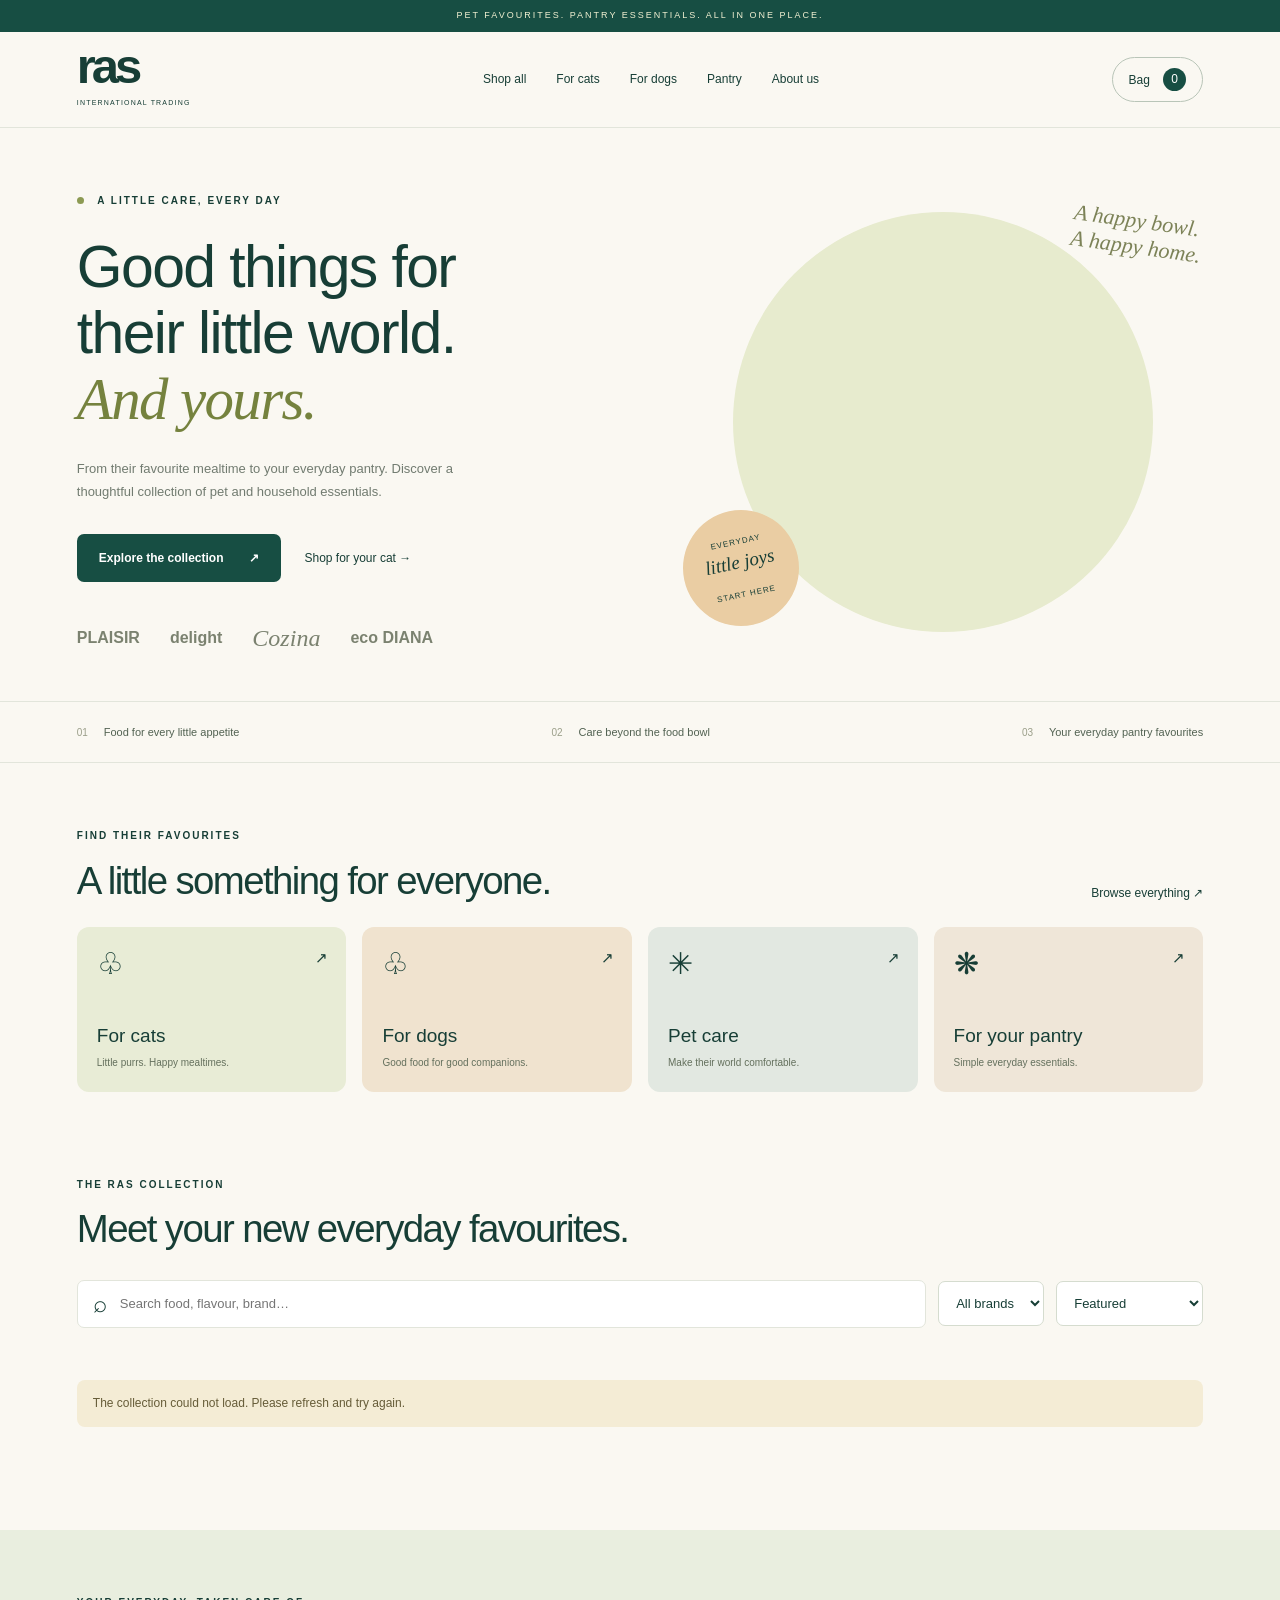
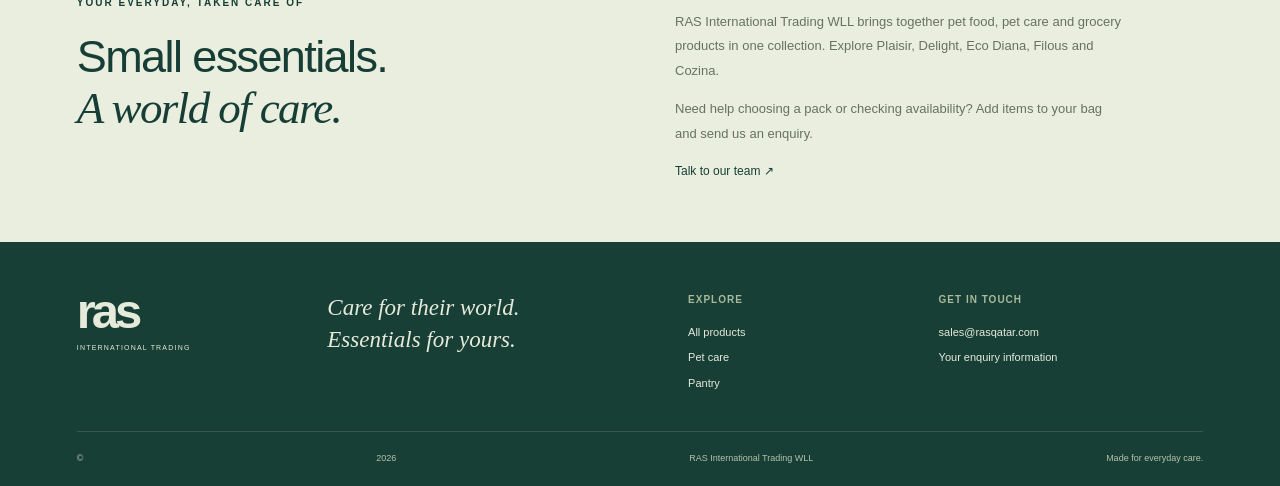
==== commit 199ffe23: "Build RAS storefront, enquiry checkout, inventory and order administration Add a SQLite-backed devel" ====
--- a/index.html
+++ b/index.html
@@ -1,12 +1,11 @@
-<!doctype html><html lang="en"><head><meta charset="utf-8"><meta name="viewport" content="width=device-width, initial-scale=1"><title>RAS — Everyday essentials for your pets & pantry</title><style>
-*{box-sizing:border-box}body{margin:0;color:#163b35;background:#faf9f5;font-family:Arial,sans-serif}button,input,select{font:inherit}button{cursor:pointer}header{padding:22px 6%;display:flex;justify-content:space-between;align-items:center;background:white;border-bottom:1px solid #ddd}.logo{font-size:36px;font-weight:900;color:#1176a2}.logo small{display:block;font-size:10px;letter-spacing:1px;color:#367350}button{border:0;border-radius:8px;padding:12px 18px;background:#173e35;color:white}.preview{text-align:center;background:#f3e6bb;padding:10px;font-size:13px}.hero{padding:64px 6%;background:#e6eee5;display:grid;grid-template-columns:1.5fr 1fr;gap:40px;align-items:center}.eyebrow{font-size:12px;letter-spacing:3px;text-transform:uppercase}h1{font-size:clamp(34px,5vw,64px);line-height:1.05;max-width:750px;margin:20px 0}.hero p{line-height:1.7;max-width:500px}.hero-art{display:flex;align-items:center;justify-content:center;gap:10px}.hero-art img{width:45%;height:230px;object-fit:contain;background:white;border-radius:100px 100px 20px 20px;padding:22px;box-shadow:0 14px 30px #163b3515}.hero-art img:last-child{transform:translateY(24px)}a{color:inherit}.cta{display:inline-block;background:#173e35;color:white;text-decoration:none;padding:14px 24px;border-radius:8px;margin-top:10px}.shop{padding:40px 6%}.shop h2{font-size:30px}.filters{display:flex;flex-wrap:wrap;gap:12px;margin:20px 0}input,select{padding:13px;border:1px solid #cbd3cc;border-radius:8px;background:white}input{flex:1;min-width:180px}.grid{display:grid;grid-template-columns:repeat(auto-fill,minmax(220px,1fr));gap:20px}.card{background:white;border:1px solid #e0e5df;border-radius:14px;overflow:hidden;display:flex;flex-direction:column}.card img{width:100%;height:180px;object-fit:contain;padding:18px}.card .info{padding:18px;display:flex;flex-direction:column;flex:1}.card h3{font-size:15px;line-height:1.5;min-height:66px}.muted{font-size:12px;color:#63776f;line-height:1.6}.price{font-size:20px;font-weight:bold;margin:8px 0}.card button{margin-top:auto;width:100%}details{font-size:12px;margin:10px 0 20px;line-height:1.6}footer{background:#163b35;color:white;padding:40px 6%;line-height:1.7}dialog{border:0;border-radius:16px;width:min(560px,94vw);max-height:85vh;padding:28px}dialog::backdrop{background:#0007}.cartrow{border-bottom:1px solid #ddd;padding:16px 0}.controls{display:flex;align-items:center;gap:15px;margin-top:10px}.controls button{padding:6px 12px}.close{float:right}.note{background:#fff2d8;padding:14px;border-radius:8px;line-height:1.6;font-size:13px}#status{position:fixed;bottom:20px;left:50%;transform:translateX(-50%);background:#163b35;color:white;padding:12px 20px;border-radius:8px}#status:empty{display:none}@media(max-width:650px){.hero{grid-template-columns:1fr;padding-top:35px}.hero-art{display:none}.grid{grid-template-columns:repeat(2,minmax(0,1fr));gap:10px}.card .info{padding:12px}.card img{height:135px}.card h3{font-size:13px}.shop{padding:25px 4%}.price{font-size:17px}}
-</style></head><body><div class="preview">Store preview · Prices and availability await confirmation · Online orders are not yet enabled</div><header><div class="logo">ras<small>INTERNATIONAL TRADING WLL</small></div><button id="openCart">Cart (<span id="cartCount">0</span>)</button></header><section class="hero"><div><span class="eyebrow">Pet supplies & pantry favourites</span><h1>A little care.<br>Every single day.</h1><p>Explore food and essentials for your pets, alongside everyday groceries from our supplier collection.</p><a class="cta" href="#shop">Explore products ↗</a></div><div class="hero-art" id="heroArt"></div></section><main class="shop" id="shop"><span class="eyebrow">The collection</span><h2>Find your everyday essentials</h2><div class="filters"><input id="search" type="search" aria-label="Search products" placeholder="Search products or barcode…"><select id="category" aria-label="Category"><option value="">All categories</option><option>Pet supplies</option><option>Groceries</option></select><select id="brand" aria-label="Supplier list"><option value="">All supplier lists</option><option>PLAISIR / Eco Diana / Filous</option><option>PLAISIR</option><option>Delight</option><option>Cozina</option></select></div><p id="results" class="muted" aria-live="polite"></p><div class="grid" id="grid"></div></main><footer><strong>RAS INTERNATIONAL TRADING WLL</strong><p>Pet supplies & groceries</p><p>Development preview. Delivery, payment methods, stock and customer policies will be added after client confirmation.</p></footer><dialog id="cartDialog" aria-labelledby="cartTitle"><button class="close" id="closeCart" aria-label="Close cart">✕</button><h2 id="cartTitle">Your draft cart</h2><div id="cartItems"></div><p class="note">Items are saved on this device only. Selling units and final prices need confirmation, so no payment or order is taken in this preview.</p><button id="clearCart">Clear cart</button></dialog><div id="status" role="status"></div><script>
-const products=[{"ref": "06320", "name": "PLAISIR BIO Complete food for cats, chunks in gravy with beef & vegetables 100g", "price": "QAR 7.19", "box": "QAR 158.00", "carton": "22", "barcode": "3428460063200", "brand": "PLAISIR / Eco Diana / Filous", "source": "PLAISIR CAT FOOD (1).pdf", "page": 1, "img": "[data-uri]", "category": "Pet supplies"}, {"ref": "06321", "name": "PLAISIR BIO Complete food for cats, chunks in gravy with salmon & vegetables 100g", "price": "QAR 7.19", "box": "QAR 158.00", "carton": "22", "barcode": "3428460063217", "brand": "PLAISIR / Eco Diana / Filous", "source": "PLAISIR CAT FOOD (1).pdf", "page": 1, "img": "[data-uri]", "category": "Pet supplies"}, {"ref": "06322", "name": "PLAISIR BIO Complete food for cats, chunks in gravy with trout 100g", "price": "QAR 7.19", "box": "QAR 158.00", "carton": "22", "barcode": "3428460063224", "brand": "PLAISIR / Eco Diana / Filous", "source": "PLAISIR CAT FOOD (1).pdf", "page": 1, "img": "[data-uri]", "category": "Pet supplies"}, {"ref": "06323", "name": "PLAISIR BIO Complete food for cats, chunks in gravy with poultry & vegetables 100g", "price": "QAR 7.19", "box": "QAR 158.00", "carton": "22", "barcode": "3428460063231", "brand": "PLAISIR / Eco Diana / Filous", "source": "PLAISIR CAT FOOD (1).pdf", "page": 1, "img": "[data-uri]", "category": "Pet supplies"}, {"ref": "05399", "name": "eco DIANA Complete food for cats, 12 pouches of 100g, chunks with chicken in gravy", "price": "QAR 24.00", "box": "QAR 24.00", "carton": "12", "barcode": "3428460050545", "brand": "PLAISIR / Eco Diana / Filous", "source": "PLAISIR CAT FOOD (1).pdf", "page": 1, "img": "[data-uri]", "category": "Pet supplies"}, {"ref": "05400", "name": "eco DIANA Complete food for cats, 12 pouches of 100g, chunks with beef in gravy", "price": "QAR 24.00", "box": "QAR 24.00", "carton": "12", "barcode": "3428460054000", "brand": "PLAISIR / Eco Diana / Filous", "source": "PLAISIR CAT FOOD (1).pdf", "page": 1, "img": "[data-uri]", "category": "Pet supplies"}, {"ref": "05401", "name": "eco DIANA Complete food for cats, 12 pouches of 100g, chunks with fish in gravy", "price": "QAR 24.00", "box": "QAR 24.00", "carton": "12", "barcode": "3428460054017", "brand": "PLAISIR / Eco Diana / Filous", "source": "PLAISIR CAT FOOD (1).pdf", "page": 1, "img": "[data-uri]", "category": "Pet supplies"}, {"ref": "6897", "name": "Eco Diana 100 G Beef-Alutray", "price": "QAR 2.45", "box": "QAR 39.00", "carton": "16", "barcode": "3428460025376", "brand": "PLAISIR / Eco Diana / Filous", "source": "PLAISIR CAT FOOD (1).pdf", "page": 1, "img": "[data-uri]", "category": "Pet supplies"}, {"ref": "7516", "name": "Eco Diana 100 G Chicken-Alutray", "price": "QAR 2.45", "box": "QAR 39.00", "carton": "16", "barcode": "3428460025383", "brand": "PLAISIR / Eco Diana / Filous", "source": "PLAISIR CAT FOOD (1).pdf", "page": 1, "img": "[data-uri]", "category": "Pet supplies"}, {"ref": "6881", "name": "Eco Diana 100 G Fish- Alutray", "price": "QAR 2.45", "box": "QAR 39.00", "carton": "16", "barcode": "3428460025390", "brand": "PLAISIR / Eco Diana / Filous", "source": "PLAISIR CAT FOOD (1).pdf", "page": 1, "img": "[data-uri]", "category": "Pet supplies"}, {"ref": "05334", "name": "PLAISIR care, treats for cats hairball control 60g", "price": "QAR 10.00", "box": "QAR 180.00", "carton": "18", "barcode": "3428460049617", "brand": "PLAISIR / Eco Diana / Filous", "source": "PLAISIR CAT FOOD (1).pdf", "page": 1, "img": "[data-uri]", "category": "Pet supplies"}, {"ref": "05335", "name": "PLAISIR treats for cats with cheese 60g", "price": "QAR 10.00", "box": "QAR 180.00", "carton": "18", "barcode": "3428460060025", "brand": "PLAISIR / Eco Diana / Filous", "source": "PLAISIR CAT FOOD (1).pdf", "page": 1, "img": "[data-uri]", "category": "Pet supplies"}, {"ref": "05265", "name": "PLAISIR CATS CHUNKS IN GRAVY 12 POUCHES OF 100G IN MUTLI PACK", "price": "QAR 32.00", "box": "QAR 32.00", "carton": "12", "barcode": "3428460051283", "brand": "PLAISIR / Eco Diana / Filous", "source": "PLAISIR CAT FOOD (1).pdf", "page": 1, "img": "[data-uri]", "category": "Pet supplies"}, {"ref": "05093", "name": "PLAISIR CATS CHUNKS IN GRAVY BEEF & TURKEY POUCH 100G", "price": "QAR 2.82", "box": "QAR 62.00", "carton": "22", "barcode": "3428460002407", "brand": "PLAISIR / Eco Diana / Filous", "source": "PLAISIR CAT FOOD (1).pdf", "page": 2, "img": "[data-uri]", "category": "Pet supplies"}, {"ref": "05097", "name": "PLAISIR CATS CHUNKS IN GRAVY TROUT & SHRIMPS POUCH 100G", "price": "QAR 2.82", "box": "QAR 62.00", "carton": "22", "barcode": "3428460002421", "brand": "PLAISIR / Eco Diana / Filous", "source": "PLAISIR CAT FOOD (1).pdf", "page": 2, "img": "[data-uri]", "category": "Pet supplies"}, {"ref": "05099", "name": "PLAISIR KITTEN CATS CHUNKS IN GRAVY WITH CHICKENS POUCH 100G", "price": "QAR 3.19", "box": "QAR 70.00", "carton": "22", "barcode": "3428460048597", "brand": "PLAISIR / Eco Diana / Filous", "source": "PLAISIR CAT FOOD (1).pdf", "page": 2, "img": "[data-uri]", "category": "Pet supplies"}, {"ref": "05161", "name": "PLAISIR CATS CHUNKS IN GRAVY WITH SALMON & COD POUCH 100G", "price": "QAR 2.82", "box": "QAR 62.00", "carton": "22", "barcode": "3428460002438", "brand": "PLAISIR / Eco Diana / Filous", "source": "PLAISIR CAT FOOD (1).pdf", "page": 2, "img": "[data-uri]", "category": "Pet supplies"}, {"ref": "05163/07 615", "name": "PLAISIR CATS CHUNKS IN GRAVY CHICKEN & LIVER POUCH 100G", "price": "QAR 2.82", "box": "QAR 62.00", "carton": "22", "barcode": "3428460049501", "brand": "PLAISIR / Eco Diana / Filous", "source": "PLAISIR CAT FOOD (1).pdf", "page": 2, "img": "[data-uri]", "category": "Pet supplies"}, {"ref": "05224", "name": "PLAISIR CATS Pat\u00e9 Rich in TUNA Alu-tray 100 G", "price": "QAR 2.82", "box": "QAR 90.00", "carton": "32", "barcode": "3428460051603", "brand": "PLAISIR / Eco Diana / Filous", "source": "PLAISIR CAT FOOD (1).pdf", "page": 2, "img": "[data-uri]", "category": "Pet supplies"}, {"ref": "5189", "name": "PLAISIR CARE BEAUTY 85G", "price": "QAR 3.84", "box": "QAR 46.00", "carton": "12", "barcode": "3428460051399", "brand": "PLAISIR / Eco Diana / Filous", "source": "PLAISIR CAT FOOD (1).pdf", "page": 2, "img": "[data-uri]", "category": "Pet supplies"}, {"ref": "5194", "name": "PLAISIR CARE HAIRBALL 85G", "price": "QAR 3.84", "box": "QAR 46.00", "carton": "12", "barcode": "3428460051405", "brand": "PLAISIR / Eco Diana / Filous", "source": "PLAISIR CAT FOOD (1).pdf", "page": 2, "img": "[data-uri]", "category": "Pet supplies"}, {"ref": "5199", "name": "PLAISIR CARE MATURITY 85G", "price": "QAR 3.84", "box": "QAR 46.00", "carton": "12", "barcode": "3428460051412", "brand": "PLAISIR / Eco Diana / Filous", "source": "PLAISIR CAT FOOD (1).pdf", "page": 2, "img": "[data-uri]", "category": "Pet supplies"}, {"ref": "5204", "name": "PLAISIR CARE SENSITIVE 85G", "price": "QAR 3.84", "box": "QAR 46.00", "carton": "12", "barcode": "3428460051429", "brand": "PLAISIR / Eco Diana / Filous", "source": "PLAISIR CAT FOOD (1).pdf", "page": 2, "img": "[data-uri]", "category": "Pet supplies"}, {"ref": "5212", "name": "PLAISIR CARE URINARY 85G", "price": "QAR 3.84", "box": "QAR 46.00", "carton": "12", "barcode": "3428460049402", "brand": "PLAISIR / Eco Diana / Filous", "source": "PLAISIR CAT FOOD (1).pdf", "page": 2, "img": "[data-uri]", "category": "Pet supplies"}, {"ref": "5205", "name": "PLAISIR CHICKEN FR/UK 150GR", "price": "QAR 3.82", "box": "QAR 84.00", "carton": "22", "barcode": "3428460051542", "brand": "PLAISIR / Eco Diana / Filous", "source": "PLAISIR CAT FOOD (1).pdf", "page": 2, "img": "[data-uri]", "category": "Pet supplies"}, {"ref": "05167", "name": "PLAISIR DOGS Pat\u00e9 Rich in BEEF, with heart and vegetables Alu-tray 150 G", "price": "QAR 3.82", "box": "QAR 84.00", "carton": "22", "barcode": "3428460051207", "brand": "PLAISIR / Eco Diana / Filous", "source": "PLAISIR CAT FOOD (1).pdf", "page": 2, "img": "[data-uri]", "category": "Pet supplies"}, {"ref": "5488", "name": "PLAISIR TURKEY WW 150GR", "price": "QAR 3.82", "box": "QAR 84.00", "carton": "22", "barcode": "3428460051559", "brand": "PLAISIR / Eco Diana / Filous", "source": "PLAISIR CAT FOOD (1).pdf", "page": 3, "img": "[data-uri]", "category": "Pet supplies"}, {"ref": "5240", "name": "PLAISIR BEEF VEGETABLES 300GR", "price": "QAR 6.22", "box": "QAR 112.00", "carton": "18", "barcode": "3428460051214", "brand": "PLAISIR / Eco Diana / Filous", "source": "PLAISIR CAT FOOD (1).pdf", "page": 3, "img": "[data-uri]", "category": "Pet supplies"}, {"ref": "5262", "name": "PLAISIR CHICKEN VEGETABLES 300GR", "price": "QAR 6.22", "box": "QAR 112.00", "carton": "18", "barcode": "3428460051504", "brand": "PLAISIR / Eco Diana / Filous", "source": "PLAISIR CAT FOOD (1).pdf", "page": 3, "img": "[data-uri]", "category": "Pet supplies"}, {"ref": "155-000", "name": "Filous Antibacterial Litter for Cats 4.2L (Silica Gel)", "price": "QAR 29.00", "box": "QAR 174.00", "carton": "6", "barcode": "3375762550009", "brand": "PLAISIR / Eco Diana / Filous", "source": "PLAISIR CAT FOOD (1).pdf", "page": 3, "img": "[data-uri]", "category": "Pet supplies"}, {"ref": "08250", "name": "Complete food for cats, Flowpack 4x85g chunks in gravy with : chicken x2 ; beef x2 \u2014 340g; Multi pack", "price": "QAR 13.00", "box": "", "carton": "13", "barcode": "3428460082508", "brand": "PLAISIR", "source": "PLAISIR NEW.pdf", "page": 1, "img": "[data-uri]", "category": "Pet supplies"}, {"ref": "08251", "name": "Complete food for cats, Flowpack 4x85g chunks in gravy with : salmon x2 ; Trout x2 \u2014 340g; Multi pack", "price": "QAR 13.00", "box": "", "carton": "13", "barcode": "3428460082515", "brand": "PLAISIR", "source": "PLAISIR NEW.pdf", "page": 1, "img": "[data-uri]", "category": "Pet supplies"}, {"ref": "07548", "name": "Complete food for Adult &Sterilized cats, terrine with beef \u2014 100g; Single alutray", "price": "QAR 3.25", "box": "", "carton": "32", "barcode": "3428460051184", "brand": "PLAISIR", "source": "PLAISIR NEW.pdf", "page": 1, "img": "[data-uri]", "category": "Pet supplies"}, {"ref": "07546", "name": "Complete food for Adult &Sterilized cats, terrine with chicken \u2014 100g; Single alutray", "price": "QAR 3.25", "box": "", "carton": "32", "barcode": "3428460051191", "brand": "PLAISIR", "source": "PLAISIR NEW.pdf", "page": 1, "img": "[data-uri]", "category": "Pet supplies"}, {"ref": "07552", "name": "Complete food for Adult &Sterilized cats, terrine with salmon \u2014 100g; Single alutray", "price": "QAR 3.25", "box": "", "carton": "32", "barcode": "3428460051597", "brand": "PLAISIR", "source": "PLAISIR NEW.pdf", "page": 1, "img": "[data-uri]", "category": "Pet supplies"}, {"ref": "07673", "name": "Complete food for KITTEN, terrine with chicken & milk \u2014 100g; Single alutray", "price": "QAR 3.25", "box": "", "carton": "32", "barcode": "3428460049624", "brand": "PLAISIR", "source": "PLAISIR NEW.pdf", "page": 1, "img": "[data-uri]", "category": "Pet supplies"}, {"ref": "07687", "name": "Complete food for PUPPY, chunks in gravy with chicken \u2014 100g; Single pouch", "price": "QAR 3.25", "box": "", "carton": "22", "barcode": "3428460056295", "brand": "PLAISIR", "source": "PLAISIR NEW.pdf", "page": 1, "img": "[data-uri]", "category": "Pet supplies"}, {"ref": "5759", "name": "DELIGHT DOG CHUNKS WITH BEEF 415gr", "price": "QAR 6.25", "box": "", "carton": "12", "barcode": "6291109657590", "brand": "Delight", "source": "Delight Petfood Price List.pdf", "page": 1, "img": "[data-uri]", "category": "Pet supplies"}, {"ref": "5760", "name": "DELIGHT DOG CHUNKS WITH CHICKEN & TURKEY 415 gr", "price": "QAR 6.25", "box": "", "carton": "12", "barcode": "6291109657606", "brand": "Delight", "source": "Delight Petfood Price List.pdf", "page": 1, "img": "[data-uri]", "category": "Pet supplies"}, {"ref": "5804", "name": "DELIGHT CAT FOOD WITH CHIKEN AND LIVER 4X100GR", "price": "QAR 14.00", "box": "", "carton": "13", "barcode": "6291109658047", "brand": "Delight", "source": "Delight Petfood Price List.pdf", "page": 1, "img": "[data-uri]", "category": "Pet supplies"}, {"ref": "5805", "name": "DELIGHT CAT FOOD WITH TROUT AND CODFISH 4X100GR", "price": "QAR 14.00", "box": "", "carton": "13", "barcode": "6291109658054", "brand": "Delight", "source": "Delight Petfood Price List.pdf", "page": 1, "img": "[data-uri]", "category": "Pet supplies"}, {"ref": "5746", "name": "DELIGHT 2.5 KGS DRY BEEF PUPPY DOG FOOD", "price": "QAR 30.00", "box": "", "carton": "6", "barcode": "6291109657460", "brand": "Delight", "source": "Delight Petfood Price List.pdf", "page": 1, "img": "[data-uri]", "category": "Pet supplies"}, {"ref": "5747", "name": "DELIGHT 3 KGS DRY BEEF ADULT DOG FOOD", "price": "QAR 33.00", "box": "", "carton": "6", "barcode": "6291109657477", "brand": "Delight", "source": "Delight Petfood Price List.pdf", "page": 1, "img": "[data-uri]", "category": "Pet supplies"}, {"ref": "5748", "name": "DELIGHT 2.2 KGS DRY CAT SEA FOOD", "price": "QAR 25.00", "box": "", "carton": "6", "barcode": "6291109657484", "brand": "Delight", "source": "Delight Petfood Price List.pdf", "page": 1, "img": "[data-uri]", "category": "Pet supplies"}, {"ref": "5749", "name": "DELIGHT 1.2 KGS DRY KITTEN SEA FOOD", "price": "QAR 14.50", "box": "", "carton": "12", "barcode": "6291109657491", "brand": "Delight", "source": "Delight Petfood Price List.pdf", "page": 1, "img": "[data-uri]", "category": "Pet supplies"}, {"ref": "5599", "name": "DELIGHT CHICKEN'N'FISH 100G", "price": "QAR 11.50", "box": "", "carton": "6", "barcode": "6291109655992", "brand": "Delight", "source": "Delight Petfood Price List.pdf", "page": 1, "img": "[data-uri]", "category": "Pet supplies"}, {"ref": "5601", "name": "DELIGHT CHICKEN'FISH SAND 100G", "price": "QAR 11.50", "box": "", "carton": "6", "barcode": "6291109656012", "brand": "Delight", "source": "Delight Petfood Price List.pdf", "page": 1, "img": "[data-uri]", "category": "Pet supplies"}, {"ref": "5602", "name": "DELIGHT CHICKEN LEG 100G", "price": "QAR 12.50", "box": "", "carton": "6", "barcode": "6291109656029", "brand": "Delight", "source": "Delight Petfood Price List.pdf", "page": 1, "img": "[data-uri]", "category": "Pet supplies"}, {"ref": "5604", "name": "DELIGHT CHICKEN WRAP 100G", "price": "QAR 15.50", "box": "", "carton": "6", "barcode": "6291109656043", "brand": "Delight", "source": "Delight Petfood Price List.pdf", "page": 1, "img": "[data-uri]", "category": "Pet supplies"}, {"ref": "5605", "name": "DELIGHT CHICKEN'N'RICE RAWHIDE STICK 100G", "price": "QAR 11.50", "box": "", "carton": "6", "barcode": "6291109656050", "brand": "Delight", "source": "Delight Petfood Price List.pdf", "page": 2, "img": "[data-uri]", "category": "Pet supplies"}, {"ref": "5606", "name": "DELIGHT DUCK'N' FISH SANDWICH 100G", "price": "QAR 12.00", "box": "", "carton": "6", "barcode": "6291109656067", "brand": "Delight", "source": "Delight Petfood Price List.pdf", "page": 2, "img": "[data-uri]", "category": "Pet supplies"}, {"ref": "5607", "name": "DELIGHT RABBIT EAR'N' CHICKEN 80G", "price": "QAR 15.50", "box": "", "carton": "6", "barcode": "6291109656074", "brand": "Delight", "source": "Delight Petfood Price List.pdf", "page": 2, "img": "[data-uri]", "category": "Pet supplies"}, {"ref": "5608", "name": "DELIGHT CHICKEN LIVER CUBES 50G", "price": "QAR 7.00", "box": "", "carton": "7", "barcode": "6291109656081", "brand": "Delight", "source": "Delight Petfood Price List.pdf", "page": 2, "img": "[data-uri]", "category": "Pet supplies"}, {"ref": "5609", "name": "DELIGHT CRUNCHY DEEP SEA FISH 50G", "price": "QAR 7.00", "box": "", "carton": "7", "barcode": "6291109656098", "brand": "Delight", "source": "Delight Petfood Price List.pdf", "page": 2, "img": "[data-uri]", "category": "Pet supplies"}, {"ref": "5610", "name": "DELIGHT CHICKEN STICKS 25G", "price": "QAR 5.00", "box": "", "carton": "7", "barcode": "6291109656104", "brand": "Delight", "source": "Delight Petfood Price List.pdf", "page": 2, "img": "[data-uri]", "category": "Pet supplies"}, {"ref": "5750", "name": "DELIGHT DOG TREAT BISCUIT 500g", "price": "QAR 24.00", "box": "", "carton": "4", "barcode": "6291109657507", "brand": "Delight", "source": "Delight Petfood Price List.pdf", "page": 2, "img": "[data-uri]", "category": "Pet supplies"}, {"ref": "5751", "name": "DELIGHT DOG TREAT BISCUIT 200g", "price": "QAR 12.00", "box": "", "carton": "6", "barcode": "6291109657514", "brand": "Delight", "source": "Delight Petfood Price List.pdf", "page": 2, "img": "[data-uri]", "category": "Pet supplies"}, {"ref": "5731", "name": "Delight 1x KNOTTED BONE 10-10.5\" 140-150g", "price": "QAR 15.00", "box": "", "carton": "10", "barcode": "6291109657316", "brand": "Delight", "source": "Delight Petfood Price List.pdf", "page": 2, "img": "[data-uri]", "category": "Pet supplies"}, {"ref": "5732", "name": "Delight 1x KNOTTED BONE 8-8.5\" 80-90g", "price": "QAR 9.50", "box": "", "carton": "10", "barcode": "6291109657323", "brand": "Delight", "source": "Delight Petfood Price List.pdf", "page": 2, "img": "[data-uri]", "category": "Pet supplies"}, {"ref": "5733", "name": "Delight 2x KNOTTED BONE 5-5.5\" 40-45g", "price": "QAR 10.00", "box": "", "carton": "10", "barcode": "6291109657330", "brand": "Delight", "source": "Delight Petfood Price List.pdf", "page": 2, "img": "[data-uri]", "category": "Pet supplies"}, {"ref": "5734", "name": "Delight 1x PRESSED BONE 10.5\" 280- 300g", "price": "QAR 20.00", "box": "", "carton": "10", "barcode": "6291109657347", "brand": "Delight", "source": "Delight Petfood Price List.pdf", "page": 2, "img": "[data-uri]", "category": "Pet supplies"}, {"ref": "5735", "name": "Delight 1x PRESSED BONE 8.5\" 160- 180g", "price": "QAR 14.50", "box": "", "carton": "10", "barcode": "6291109657354", "brand": "Delight", "source": "Delight Petfood Price List.pdf", "page": 2, "img": "[data-uri]", "category": "Pet supplies"}, {"ref": "5736", "name": "Delight 1x PRESSED BONE 6.5\" 90- 100g", "price": "QAR 9.00", "box": "", "carton": "10", "barcode": "6291109657361", "brand": "Delight", "source": "Delight Petfood Price List.pdf", "page": 3, "img": "[data-uri]", "category": "Pet supplies"}, {"ref": "5738", "name": "Delight 4x PRESSED BONE 3.25\" 20- 25g", "price": "QAR 9.25", "box": "", "carton": "10", "barcode": "6291109657385", "brand": "Delight", "source": "Delight Petfood Price List.pdf", "page": 3, "img": "[data-uri]", "category": "Pet supplies"}, {"ref": "5739", "name": "Delight 25x TWISTED STICK 5\" \u00d87/8mm", "price": "QAR 15.00", "box": "", "carton": "10", "barcode": "6291109657392", "brand": "Delight", "source": "Delight Petfood Price List.pdf", "page": 3, "img": "[data-uri]", "category": "Pet supplies"}, {"ref": "5740", "name": "Delight 25x MUNCHY STICK 5\" \u00d88/9mm assorted colours", "price": "QAR 9.00", "box": "", "carton": "10", "barcode": "6291109657408", "brand": "Delight", "source": "Delight Petfood Price List.pdf", "page": 3, "img": "[data-uri]", "category": "Pet supplies"}, {"ref": "5741", "name": "Delight 100x MUNCHY STICK 5\" \u00d88/9mm assorted colours", "price": "QAR 27.00", "box": "", "carton": "10", "barcode": "6291109657415", "brand": "Delight", "source": "Delight Petfood Price List.pdf", "page": 3, "img": "[data-uri]", "category": "Pet supplies"}, {"ref": "5555", "name": "DELIGHT CAT LITTER 6L", "price": "QAR 24.00", "box": "", "carton": "1", "barcode": "6291109655558", "brand": "Delight", "source": "Delight Petfood Price List.pdf", "page": 3, "img": "[data-uri]", "category": "Pet supplies"}, {"ref": "5615", "name": "DELIGHT SILICA CAT LITTER 4.2L", "price": "QAR 36.50", "box": "", "carton": "6", "barcode": "6291109656159", "brand": "Delight", "source": "Delight Petfood Price List.pdf", "page": 3, "img": "[data-uri]", "category": "Pet supplies"}, {"ref": "5616", "name": "DELIGHT SILICA CAT LITTER 8.4L", "price": "QAR 73.50", "box": "", "carton": "3", "barcode": "6291109656166", "brand": "Delight", "source": "Delight Petfood Price List.pdf", "page": 3, "img": "[data-uri]", "category": "Pet supplies"}, {"ref": "5556", "name": "DELIGHT PET PAW CLEANING FOAM", "price": "QAR 16.50", "box": "", "carton": "12", "barcode": "6291109655565", "brand": "Delight", "source": "Delight Petfood Price List.pdf", "page": 3, "img": "[data-uri]", "category": "Pet supplies"}, {"ref": "5557", "name": "DELIGHT PET BRUSH", "price": "QAR 25.50", "box": "", "carton": "12", "barcode": "6291109655572", "brand": "Delight", "source": "Delight Petfood Price List.pdf", "page": 3, "img": "[data-uri]", "category": "Pet supplies"}, {"ref": "5558", "name": "DELIGHT CAT SCRATCH BOARD, 36*4*20CM", "price": "QAR 11.00", "box": "", "carton": "6", "barcode": "6291109655589", "brand": "Delight", "source": "Delight Petfood Price List.pdf", "page": 3, "img": "[data-uri]", "category": "Pet supplies"}, {"ref": "5559", "name": "DELIGHT CAT SCRATCH BOARD WITH BALL 28*18*24CM", "price": "QAR 22.00", "box": "", "carton": "6", "barcode": "6291109655596", "brand": "Delight", "source": "Delight Petfood Price List.pdf", "page": 3, "img": "[data-uri]", "category": "Pet supplies"}, {"ref": "5514", "name": "COZINA HARISSA 135gX24", "price": "4.50", "box": "", "carton": "24", "barcode": "6291109655145", "brand": "Cozina", "source": "Price list_Cozina.pdf", "page": 1, "img": "[data-uri]", "category": "Groceries"}, {"ref": "5515", "name": "COZINA HARISSA 380gX24", "price": "8.50", "box": "", "carton": "24", "barcode": "6291109655152", "brand": "Cozina", "source": "Price list_Cozina.pdf", "page": 1, "img": "[data-uri]", "category": "Groceries"}, {"ref": "5516", "name": "COZINA WHOLE PEELED TOMATOES 400gX24", "price": "4.75", "box": "", "carton": "24", "barcode": "6291109655169", "brand": "Cozina", "source": "Price list_Cozina.pdf", "page": 1, "img": "[data-uri]", "category": "Groceries"}, {"ref": "5517", "name": "COZINA CHOPPED/DICED TOMATOES 400gX24", "price": "4.75", "box": "", "carton": "24", "barcode": "6291109655176", "brand": "Cozina", "source": "Price list_Cozina.pdf", "page": 1, "img": "[data-uri]", "category": "Groceries"}, {"ref": "5572", "name": "COZINA CRUNCHY PEANUT BUTTER 340 GR", "price": "7.50", "box": "", "carton": "12", "barcode": "6291109655725", "brand": "Cozina", "source": "Price list_Cozina.pdf", "page": 1, "img": "[data-uri]", "category": "Groceries"}, {"ref": "5573", "name": "COZINA CREAMY PEANUT BUTTER 340 GR", "price": "7.50", "box": "", "carton": "12", "barcode": "6291109655732", "brand": "Cozina", "source": "Price list_Cozina.pdf", "page": 1, "img": "[data-uri]", "category": "Groceries"}, {"ref": "5574", "name": "COZINA CREAMY PEANUT BUTTER 510 GR", "price": "11.50", "box": "", "carton": "12", "barcode": "6291109655749", "brand": "Cozina", "source": "Price list_Cozina.pdf", "page": 1, "img": "[data-uri]", "category": "Groceries"}, {"ref": "5575", "name": "COZINA CRUNCHY PEANUT BUTTER 510 GR", "price": "11.50", "box": "", "carton": "12", "barcode": "6291109655756", "brand": "Cozina", "source": "Price list_Cozina.pdf", "page": 1, "img": "data: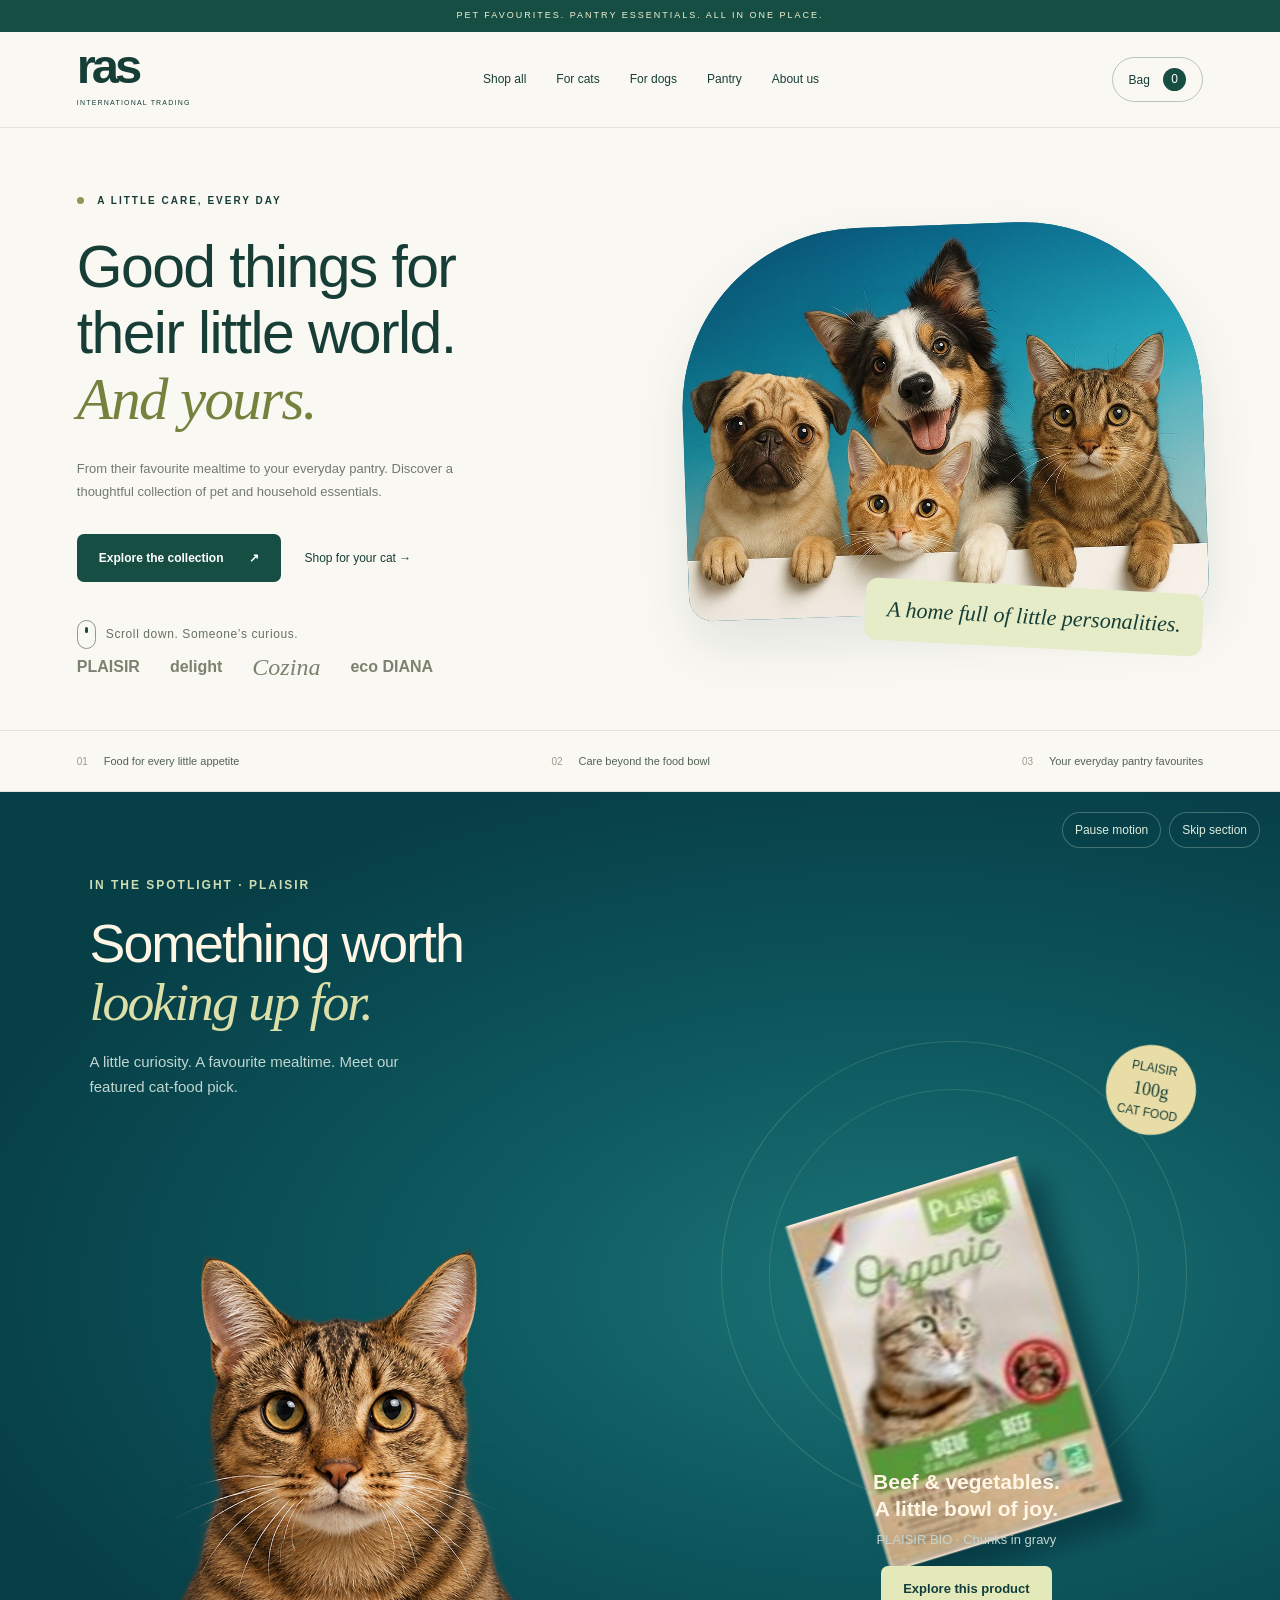
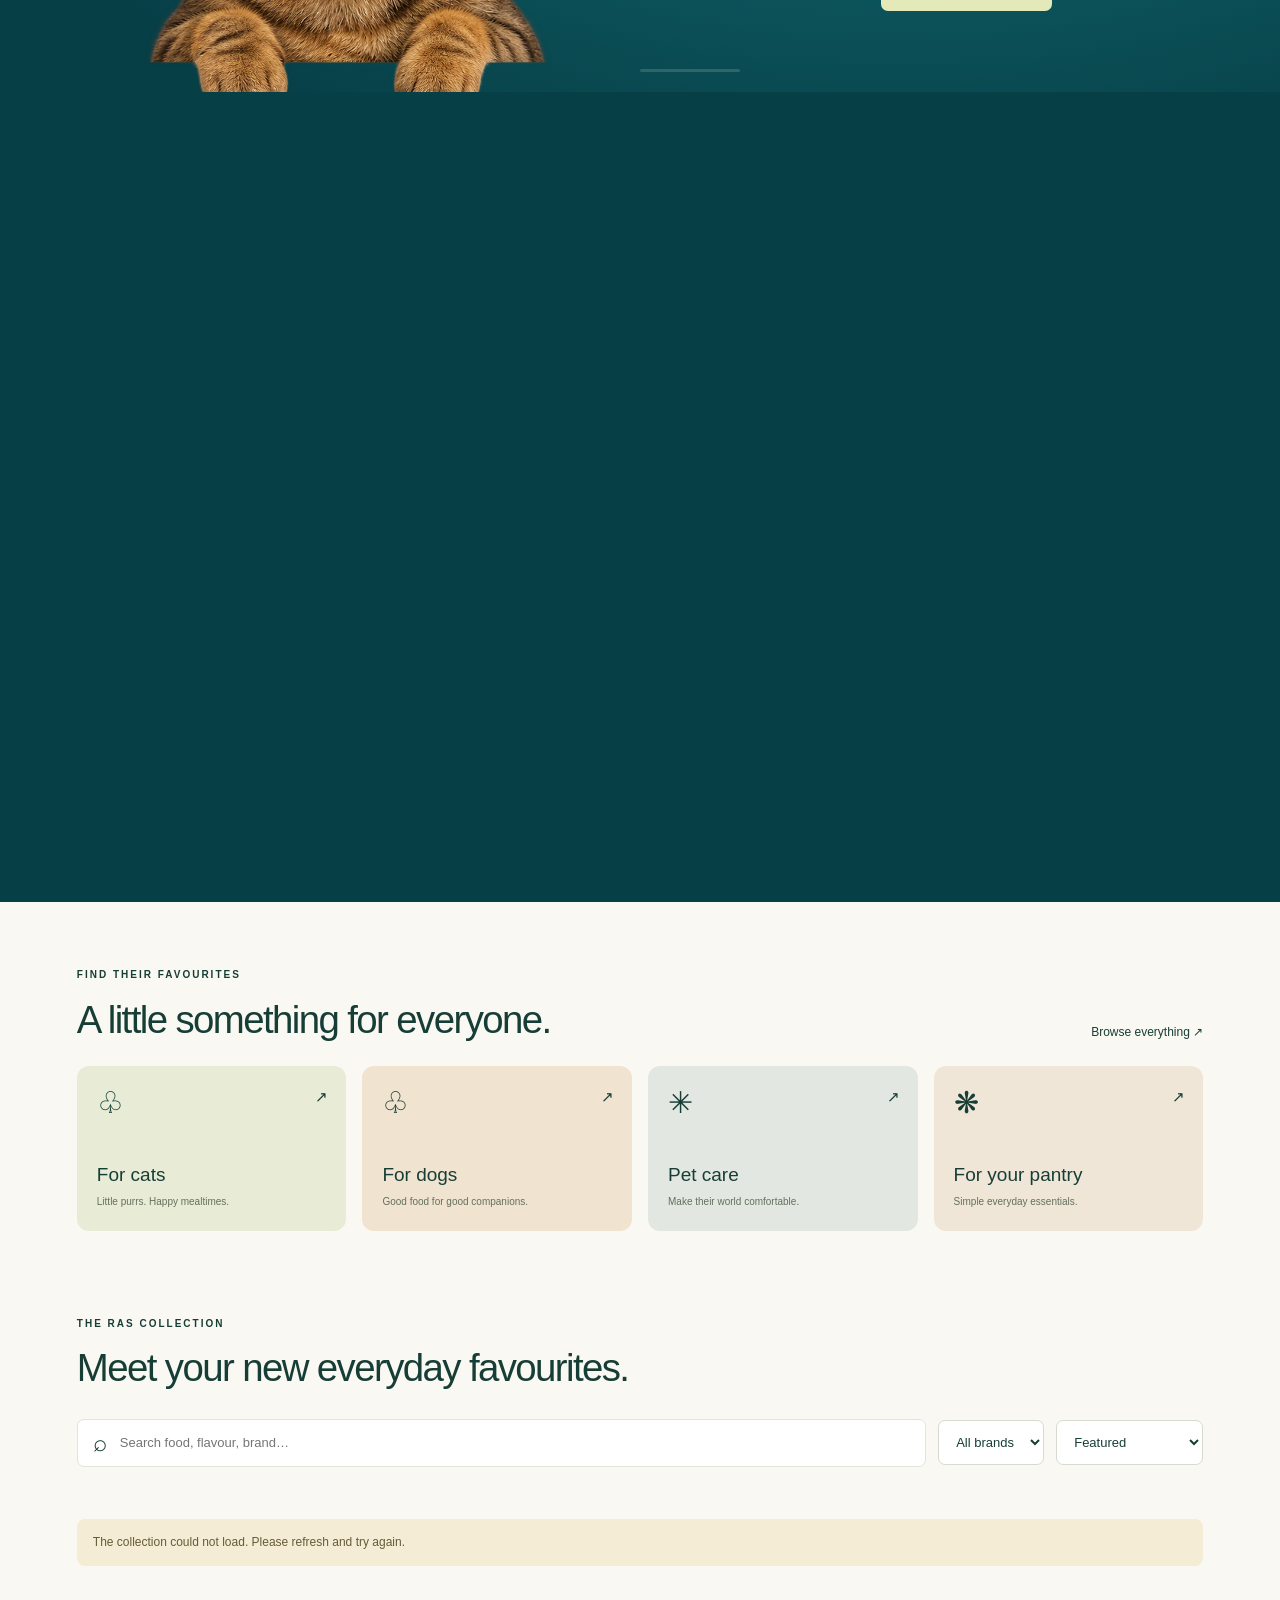
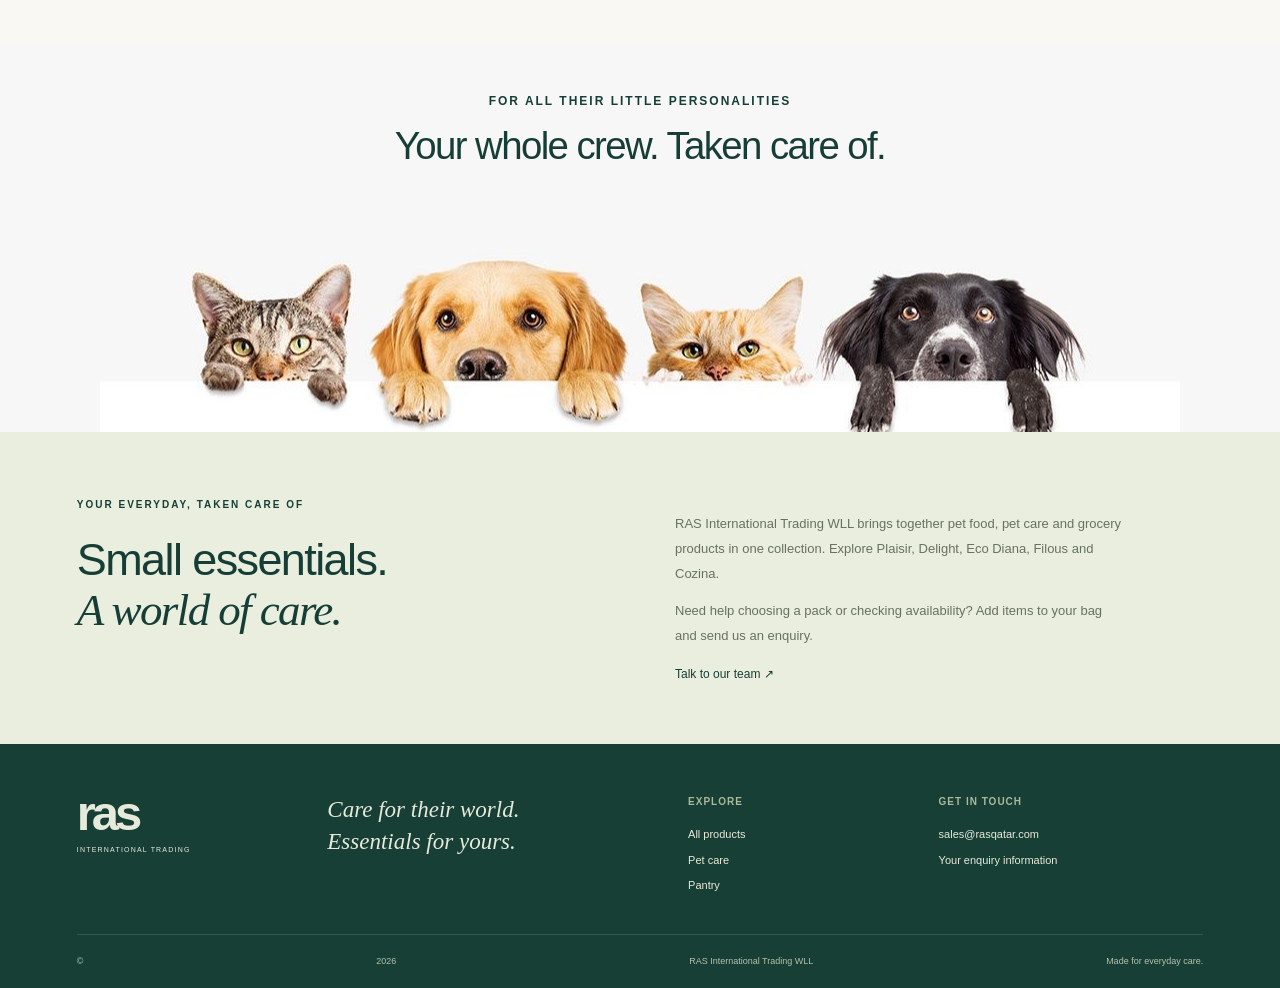
==== commit d45e7056: "Add scroll-driven cat gaze and featured cat-food animation Use client pet photos, a generated two-po" ====
--- a/index.html
+++ b/index.html
@@ -1,9 +1,9 @@
 <!doctype html>
-<html lang="en"><head><meta charset="utf-8"><meta name="viewport" content="width=device-width,initial-scale=1"><meta name="theme-color" content="#174e43"><meta name="description" content="Explore pet food, pet care and pantry essentials from RAS International Trading WLL."><title>RAS — Care for their world. Essentials for yours.</title><link rel="stylesheet" href="/static/style.css"><script src="/static/store.js" defer></script></head>
+<html lang="en"><head><meta charset="utf-8"><meta name="viewport" content="width=device-width,initial-scale=1"><meta name="theme-color" content="#174e43"><meta name="description" content="Explore pet food, pet care and pantry essentials from RAS International Trading WLL."><title>RAS — Care for their world. Essentials for yours.</title><link rel="stylesheet" href="/static/style.css"><script src="/static/store.js" defer></script><link rel="stylesheet" href="/static/motion.css"><script src="/static/motion.js" defer></script></head>
 <body><a class="skip" href="#main">Skip to content</a><div class="topline">PET FAVOURITES. PANTRY ESSENTIALS. ALL IN ONE PLACE.</div><header class="site-header"><a class="logo" href="#home" aria-label="RAS home">ras<span>INTERNATIONAL TRADING</span></a><nav aria-label="Main navigation"><a href="#shop">Shop all</a><a href="#shop/cat">For cats</a><a href="#shop/dog">For dogs</a><a href="#shop/grocery">Pantry</a><a href="#about">About us</a></nav><button class="cart-button" id="cartButton" aria-label="Open shopping bag">Bag <span id="cartCount">0</span></button></header>
-<main id="main"><section id="homeView"><div class="hero"><div class="hero-copy"><span class="eyebrow"><span class="tiny-dot"></span> A LITTLE CARE, EVERY DAY</span><h1>Good things for<br>their little world.<br><em>And yours.</em></h1><p>From their favourite mealtime to your everyday pantry. Discover a thoughtful collection of pet and household essentials.</p><div class="hero-actions"><a class="button" href="#shop">Explore the collection <span>↗</span></a><a class="text-link" href="#shop/cat">Shop for your cat →</a></div><div class="hero-footnote"><span>PLAISIR</span><span>delight</span><span class="serif">Cozina</span><span>eco DIANA</span></div></div><div class="hero-visual"><div class="circle"></div><div class="orbit-label">A happy bowl.<br>A happy home.</div><div id="heroProducts" class="hero-products"></div><div class="hero-stamp">EVERYDAY<br><strong>little joys</strong><br>START HERE</div></div></div><div class="value-strip"><span>01 <strong>Food for every little appetite</strong></span><span>02 <strong>Care beyond the food bowl</strong></span><span>03 <strong>Your everyday pantry favourites</strong></span></div><section class="section categories"><div class="section-heading"><div><span class="eyebrow">FIND THEIR FAVOURITES</span><h2>A little something for everyone.</h2></div><a href="#shop" class="text-link">Browse everything ↗</a></div><div class="category-grid"><a href="#shop/cat" class="category-card cat"><span class="category-symbol">♧</span><div><h3>For cats</h3><p>Little purrs. Happy mealtimes.</p></div><span>↗</span></a><a href="#shop/dog" class="category-card dog"><span class="category-symbol">♧</span><div><h3>For dogs</h3><p>Good food for good companions.</p></div><span>↗</span></a><a href="#shop/care" class="category-card care"><span class="category-symbol">✳</span><div><h3>Pet care</h3><p>Make their world comfortable.</p></div><span>↗</span></a><a href="#shop/grocery" class="category-card pantry"><span class="category-symbol">❋</span><div><h3>For your pantry</h3><p>Simple everyday essentials.</p></div><span>↗</span></a></div></section></section>
+<main id="main"><section id="homeView"><div class="hero"><div class="hero-copy"><span class="eyebrow"><span class="tiny-dot"></span> A LITTLE CARE, EVERY DAY</span><h1>Good things for<br>their little world.<br><em>And yours.</em></h1><p>From their favourite mealtime to your everyday pantry. Discover a thoughtful collection of pet and household essentials.</p><div class="hero-actions"><a class="button" href="#shop">Explore the collection <span>↗</span></a><a class="text-link" href="#shop/cat">Shop for your cat →</a></div><div class="scroll-cue"><span aria-hidden="true"></span>Scroll down. Someone’s curious.</div><div class="hero-footnote"><span>PLAISIR</span><span>delight</span><span class="serif">Cozina</span><span>eco DIANA</span></div></div><div class="hero-visual pet-hero"><div class="pet-portrait-frame"><img src="/static/images/pets-portrait.jpeg" alt="Two dogs and two curious cats peeking over a ledge" width="1024" height="1536" fetchpriority="high"></div><div class="pet-hero-caption">A home full of little personalities.</div><div id="heroProducts" hidden></div></div></div><div class="value-strip"><span>01 <strong>Food for every little appetite</strong></span><span>02 <strong>Care beyond the food bowl</strong></span><span>03 <strong>Your everyday pantry favourites</strong></span></div><section class="gaze-scroll" aria-labelledby="gazeTitle"><div class="gaze-stage"><div class="motion-controls"><button id="motionToggle" aria-pressed="false">Pause motion</button><button id="skipMotion">Skip section</button></div><div class="gaze-copy"><span class="eyebrow">IN THE SPOTLIGHT · PLAISIR</span><h2 id="gazeTitle">Something worth<br><em>looking up for.</em></h2><p>A little curiosity. A favourite mealtime. Meet our featured cat-food pick.</p></div><div class="cat-gaze" role="img" aria-label="A tabby cat gradually looks up toward the food as you scroll"><div class="cat-pose cat-forward"></div><div class="cat-pose cat-up"></div></div><div class="product-orbit"><div class="orbit-halo" aria-hidden="true"></div><img class="spotlight-pack" src="/static/images/featured-cat-food.jpg" alt="Plaisir Bio cat food with beef and vegetables, 100g" width="220" height="280"><div class="pack-badge">PLAISIR<strong>100g</strong>CAT FOOD</div></div><div class="spotlight-info"><h3>Beef &amp; vegetables.<br>A little bowl of joy.</h3><p>PLAISIR BIO · Chunks in gravy</p><button class="button" data-detail="3428460063200" id="spotlightView">Explore this product</button></div><div class="gaze-progress" aria-hidden="true"><span></span></div></div></section><section class="section categories"><div class="section-heading"><div><span class="eyebrow">FIND THEIR FAVOURITES</span><h2>A little something for everyone.</h2></div><a href="#shop" class="text-link">Browse everything ↗</a></div><div class="category-grid"><a href="#shop/cat" class="category-card cat"><span class="category-symbol">♧</span><div><h3>For cats</h3><p>Little purrs. Happy mealtimes.</p></div><span>↗</span></a><a href="#shop/dog" class="category-card dog"><span class="category-symbol">♧</span><div><h3>For dogs</h3><p>Good food for good companions.</p></div><span>↗</span></a><a href="#shop/care" class="category-card care"><span class="category-symbol">✳</span><div><h3>Pet care</h3><p>Make their world comfortable.</p></div><span>↗</span></a><a href="#shop/grocery" class="category-card pantry"><span class="category-symbol">❋</span><div><h3>For your pantry</h3><p>Simple everyday essentials.</p></div><span>↗</span></a></div></section></section>
 <section class="section shop" id="shopSection"><div class="section-heading"><div><span class="eyebrow">THE RAS COLLECTION</span><h2 id="shopTitle">Meet your new everyday favourites.</h2></div><p id="resultCount" class="muted" aria-live="polite"></p></div><div class="shop-controls"><label class="search-box"><span aria-hidden="true">⌕</span><input id="search" type="search" placeholder="Search food, flavour, brand…" aria-label="Search products"></label><label class="sr-only" for="brandFilter">Brand</label><select id="brandFilter"><option value="">All brands</option></select><label class="sr-only" for="sort">Sort products</label><select id="sort"><option value="featured">Featured</option><option value="name">Name: A–Z</option><option value="price-low">Price: low to high</option></select></div><div class="chips" id="categoryChips" aria-label="Product category"></div><div id="loadError" class="notice" hidden></div><div id="products" class="product-grid" aria-live="polite"><p>Loading the collection…</p></div></section>
-<section class="story section" id="about"><div><span class="eyebrow">YOUR EVERYDAY, TAKEN CARE OF</span><h2>Small essentials.<br><em>A world of care.</em></h2></div><div><p>RAS International Trading WLL brings together pet food, pet care and grocery products in one collection. Explore Plaisir, Delight, Eco Diana, Filous and Cozina.</p><p>Need help choosing a pack or checking availability? Add items to your bag and send us an enquiry.</p><a class="text-link" id="supportLink" href="mailto:sales@rasqatar.com">Talk to our team ↗</a></div></section></main>
+<section class="pets-peek" aria-labelledby="peekTitle"><span class="eyebrow">FOR ALL THEIR LITTLE PERSONALITIES</span><h2 id="peekTitle">Your whole crew. Taken care of.</h2><div class="peek-window"><img src="/static/images/pets-peeking.jpeg" alt="Two cats and two dogs peeking over a white ledge" loading="lazy" width="1080" height="1080"></div></section><section class="story section" id="about"><div><span class="eyebrow">YOUR EVERYDAY, TAKEN CARE OF</span><h2>Small essentials.<br><em>A world of care.</em></h2></div><div><p>RAS International Trading WLL brings together pet food, pet care and grocery products in one collection. Explore Plaisir, Delight, Eco Diana, Filous and Cozina.</p><p>Need help choosing a pack or checking availability? Add items to your bag and send us an enquiry.</p><a class="text-link" id="supportLink" href="mailto:sales@rasqatar.com">Talk to our team ↗</a></div></section></main>
 <footer><div class="footer-top"><a class="logo light" href="#home">ras<span>INTERNATIONAL TRADING</span></a><p>Care for their world.<br>Essentials for yours.</p><div><strong>Explore</strong><a href="#shop">All products</a><a href="#shop/care">Pet care</a><a href="#shop/grocery">Pantry</a></div><div><strong>Get in touch</strong><a href="mailto:sales@rasqatar.com">sales@rasqatar.com</a><button class="footer-link" id="privacyButton">Your enquiry information</button></div></div><div class="footer-bottom">© <span id="year"></span> RAS International Trading WLL <span>Made for everyday care.</span></div></footer>
 <dialog id="productDialog" class="product-dialog" aria-labelledby="productTitle"><button class="icon-button dialog-close" data-close="productDialog" aria-label="Close product details">×</button><div id="productDetail"></div></dialog>
 <dialog id="bagDialog" class="bag-dialog" aria-labelledby="bagTitle"><div class="dialog-heading"><div><span class="eyebrow">YOUR COLLECTION</span><h2 id="bagTitle">Shopping bag</h2></div><button class="icon-button" data-close="bagDialog" aria-label="Close shopping bag">×</button></div><div id="bagItems"></div><div id="bagSummary"></div></dialog>
--- a/static/motion.css
+++ b/static/motion.css
@@ -0,0 +1,46 @@
+/* Scroll-led pet storytelling. The page remains fully usable without motion. */
+.hero-visual.pet-hero{min-height:0;display:block;align-self:center;padding:25px 0 40px}
+.pet-portrait-frame{position:relative;aspect-ratio:1.34;overflow:hidden;border-radius:180px 180px 24px 24px;background:#08657d;transform:translateY(var(--hero-drift,0px)) rotate(-2deg);box-shadow:0 25px 55px #173e361a}
+.pet-portrait-frame>img{position:absolute;top:0;left:0;width:100%;height:auto;transform:translateY(-13%);display:block}
+.pet-hero-caption{position:absolute;bottom:14px;right:0;background:#e6ecc8;padding:18px 22px;border-radius:12px;font:italic 22px Georgia,serif;transform:rotate(3deg)}
+.scroll-cue{display:flex;align-items:center;gap:10px;margin-top:23px;font-size:12px;color:#657260;letter-spacing:.6px}
+.scroll-cue span{width:19px;height:29px;border:1px solid #8d9b86;border-radius:12px;position:relative}
+.scroll-cue span:after{content:'';position:absolute;width:3px;height:6px;left:7px;top:6px;background:var(--green);border-radius:3px;animation:scroll-dot 2s ease-in-out infinite}
+@keyframes scroll-dot{0%,100%{transform:translateY(0);opacity:.5}55%{transform:translateY(9px);opacity:1}}
+.gaze-scroll{position:relative;height:190svh;min-height:1000px;background:#073f47;--gaze:0;--pack-y:120px;--pack-rotate:-18deg;--pack-scale:.8;--cat-rise:30px}
+.gaze-stage{position:sticky;top:0;height:100svh;min-height:640px;max-height:1000px;overflow:hidden;color:#fff6e6;background:radial-gradient(ellipse at 70% 55%,#1b7475 0,#0e5960 35%,#073f47 76%)}
+.gaze-copy{position:absolute;left:7%;top:9%;max-width:550px;z-index:4}
+.gaze-copy .eyebrow{color:#ceddb4;font-size:12px}
+.gaze-copy h2{font-size:clamp(36px,4.2vw,66px);letter-spacing:-2px;margin:18px 0;max-width:530px;line-height:1.08}
+.gaze-copy h2 em{color:#dddfa9}
+.gaze-copy p{font-size:15px;color:#c0d6d0;max-width:330px;line-height:1.7}
+.cat-gaze{position:absolute;bottom:-2%;left:5%;width:min(41vw,560px);aspect-ratio:1;z-index:3;transform:translateY(var(--cat-rise));isolation:isolate}
+.cat-pose{position:absolute;inset:0;background-image:url('/static/images/cat-gaze-sprite.png');background-repeat:no-repeat;background-size:200% 100%;will-change:opacity;pointer-events:none}
+.cat-forward{background-position:left center;opacity:calc(1 - var(--gaze))}
+.cat-up{background-position:right center;opacity:var(--gaze)}
+.product-orbit{position:absolute;right:8%;top:27%;width:35%;height:53%;display:grid;place-items:center;perspective:900px}
+.orbit-halo{position:absolute;width:100%;aspect-ratio:1;border:1px solid #dce4b52b;border-radius:50%;transform:scale(1.04)}
+.orbit-halo:after{content:'';position:absolute;inset:10%;border:1px solid #dce4b525;border-radius:50%}
+.spotlight-pack{width:65%;height:88%;object-fit:contain;z-index:2;transform:translateY(var(--pack-y)) rotate(var(--pack-rotate)) scale(var(--pack-scale));filter:drop-shadow(20px 28px 15px #001f2980);will-change:transform}
+.pack-badge{position:absolute;z-index:3;right:-4%;top:2%;height:90px;width:90px;border-radius:50%;background:#e9dda7;color:#173e36;display:grid;place-content:center;text-align:center;font-size:12px;line-height:1.5;transform:rotate(10deg)}
+.pack-badge strong{font-size:18px;font-family:Georgia,serif;font-weight:400}
+.spotlight-info{position:absolute;z-index:4;bottom:9%;right:9%;width:31%;text-align:center}
+.spotlight-info h3{font-size:21px;line-height:1.3;margin-bottom:8px}
+.spotlight-info p{font-size:13px;color:#c0d6d0;margin-bottom:16px}
+.spotlight-info .button{background:#e4e9b9;color:#123d3f;font-size:13px;padding:13px 22px}
+.motion-controls{position:absolute;right:20px;top:20px;z-index:6;display:flex;gap:8px}
+.motion-controls button{border:1px solid #c9e1d44d;color:#dfebdf;background:#073f4780;padding:8px 12px;border-radius:30px;font-size:12px}
+.gaze-progress{position:absolute;bottom:20px;left:50%;width:100px;height:3px;background:#ffffff26;border-radius:2px;z-index:5}
+.gaze-progress span{display:block;height:100%;background:#e6dfab;width:calc(var(--progress,0) * 100%)}
+.pets-peek{padding:45px 6% 0;background:#f7f7f7;text-align:center;overflow:hidden}
+.pets-peek h2{font-size:clamp(28px,3vw,42px);margin:13px 0}
+.pets-peek .eyebrow{font-size:12px}
+.peek-window{max-width:1080px;aspect-ratio:4.5;margin:25px auto 0;overflow:hidden;position:relative}
+.peek-window img{display:block;width:100%;height:auto;transform:translateY(calc(-49.5% + var(--peek-shift,30px)));will-change:transform}
+.pets-peek+.section{margin-top:0}
+.motion-off .spotlight-pack{transform:translateY(0) rotate(5deg) scale(1)}
+.motion-off .cat-gaze{transform:none}.motion-off .cat-forward{opacity:0}.motion-off .cat-up{opacity:1}
+.motion-off .pet-portrait-frame{transform:rotate(-2deg)}.motion-off .scroll-cue span:after{animation:none}
+@media(max-width:900px){.gaze-copy{left:6%;top:10%;max-width:45%}.gaze-copy h2{font-size:42px}.gaze-copy p{font-size:14px}.cat-gaze{width:49vw;left:0}.product-orbit{right:5%;width:39%;top:31%}.spotlight-info{right:6%;width:38%;bottom:7%}}
+@media(max-width:650px){.hero-visual.pet-hero{padding:15px 0 25px;margin-top:15px}.pet-portrait-frame{border-radius:100px 100px 18px 18px}.pet-hero-caption{font-size:18px;padding:12px 16px;bottom:7px}.gaze-scroll{height:175svh;min-height:1100px}.gaze-stage{min-height:620px;max-height:850px}.gaze-copy{top:8%;left:6%;max-width:85%}.gaze-copy .eyebrow{font-size:10px;letter-spacing:1.6px}.gaze-copy h2{font-size:39px;max-width:350px;letter-spacing:-1.3px;margin:14px 0}.gaze-copy p{font-size:13px;max-width:260px}.cat-gaze{width:67vw;left:-10%;bottom:-1%}.product-orbit{right:2%;top:32%;width:51%;height:39%}.spotlight-pack{width:68%;height:88%}.pack-badge{height:65px;width:65px;font-size:9px;right:0;top:-7%}.pack-badge strong{font-size:14px}.spotlight-info{bottom:7%;right:4%;width:43%;text-align:right}.spotlight-info h3{font-size:17px}.spotlight-info p{font-size:11px;line-height:1.5}.spotlight-info .button{padding:11px 14px;font-size:12px}.motion-controls{right:12px;top:12px}.motion-controls button{font-size:10px;padding:6px 10px}.gaze-progress{left:60%;bottom:16px;width:80px}.pets-peek{padding:30px 5% 0}.pets-peek .eyebrow{font-size:10px}.peek-window{width:115%;max-width:none;margin-left:-7.5%;margin-top:22px}.scroll-cue{font-size:11px}}
+@media(prefers-reduced-motion:reduce){.gaze-scroll{height:auto;min-height:0}.gaze-stage{position:relative;height:760px;max-height:none}.spotlight-pack{transform:rotate(5deg)}.cat-gaze{transform:none}.cat-forward{opacity:0}.cat-up{opacity:1}.pet-portrait-frame{transform:rotate(-2deg)}.scroll-cue span:after{animation:none}.peek-window img{transform:translateY(-49.5%)}.gaze-progress{display:none}}
